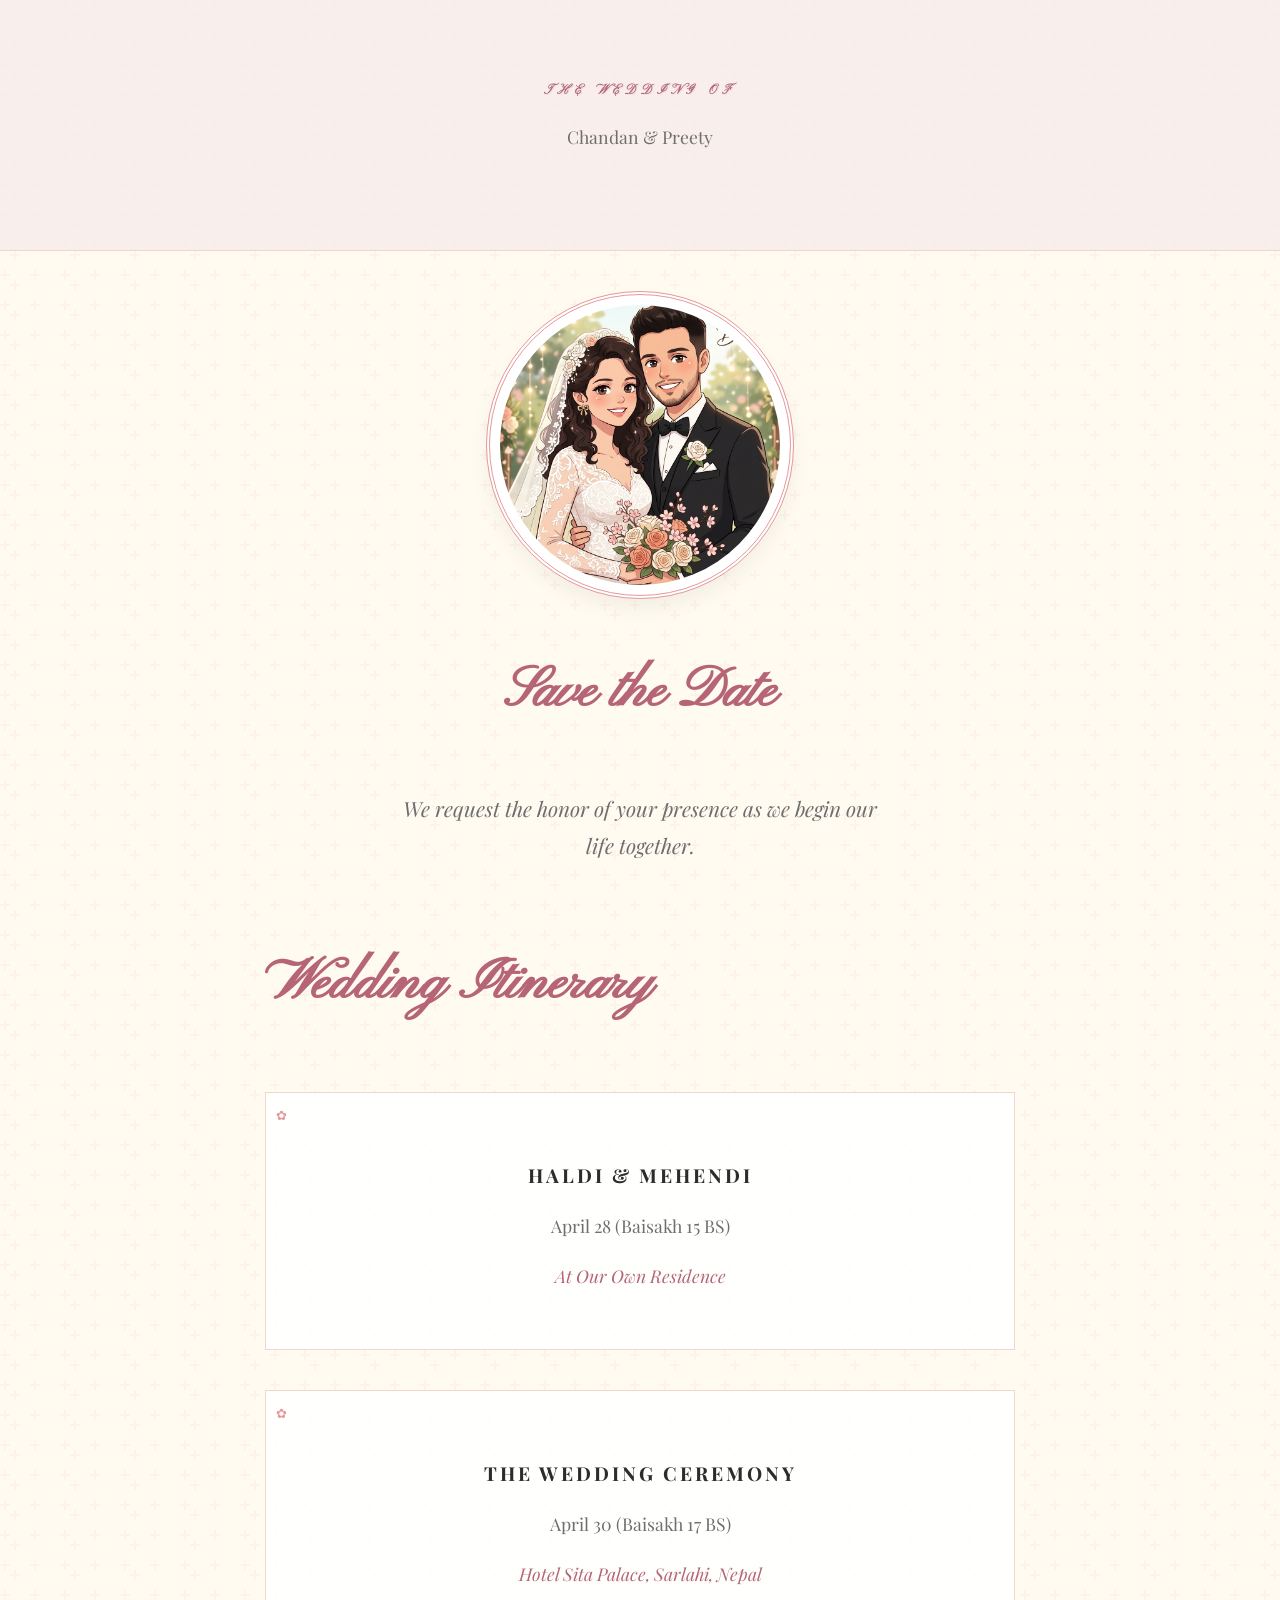
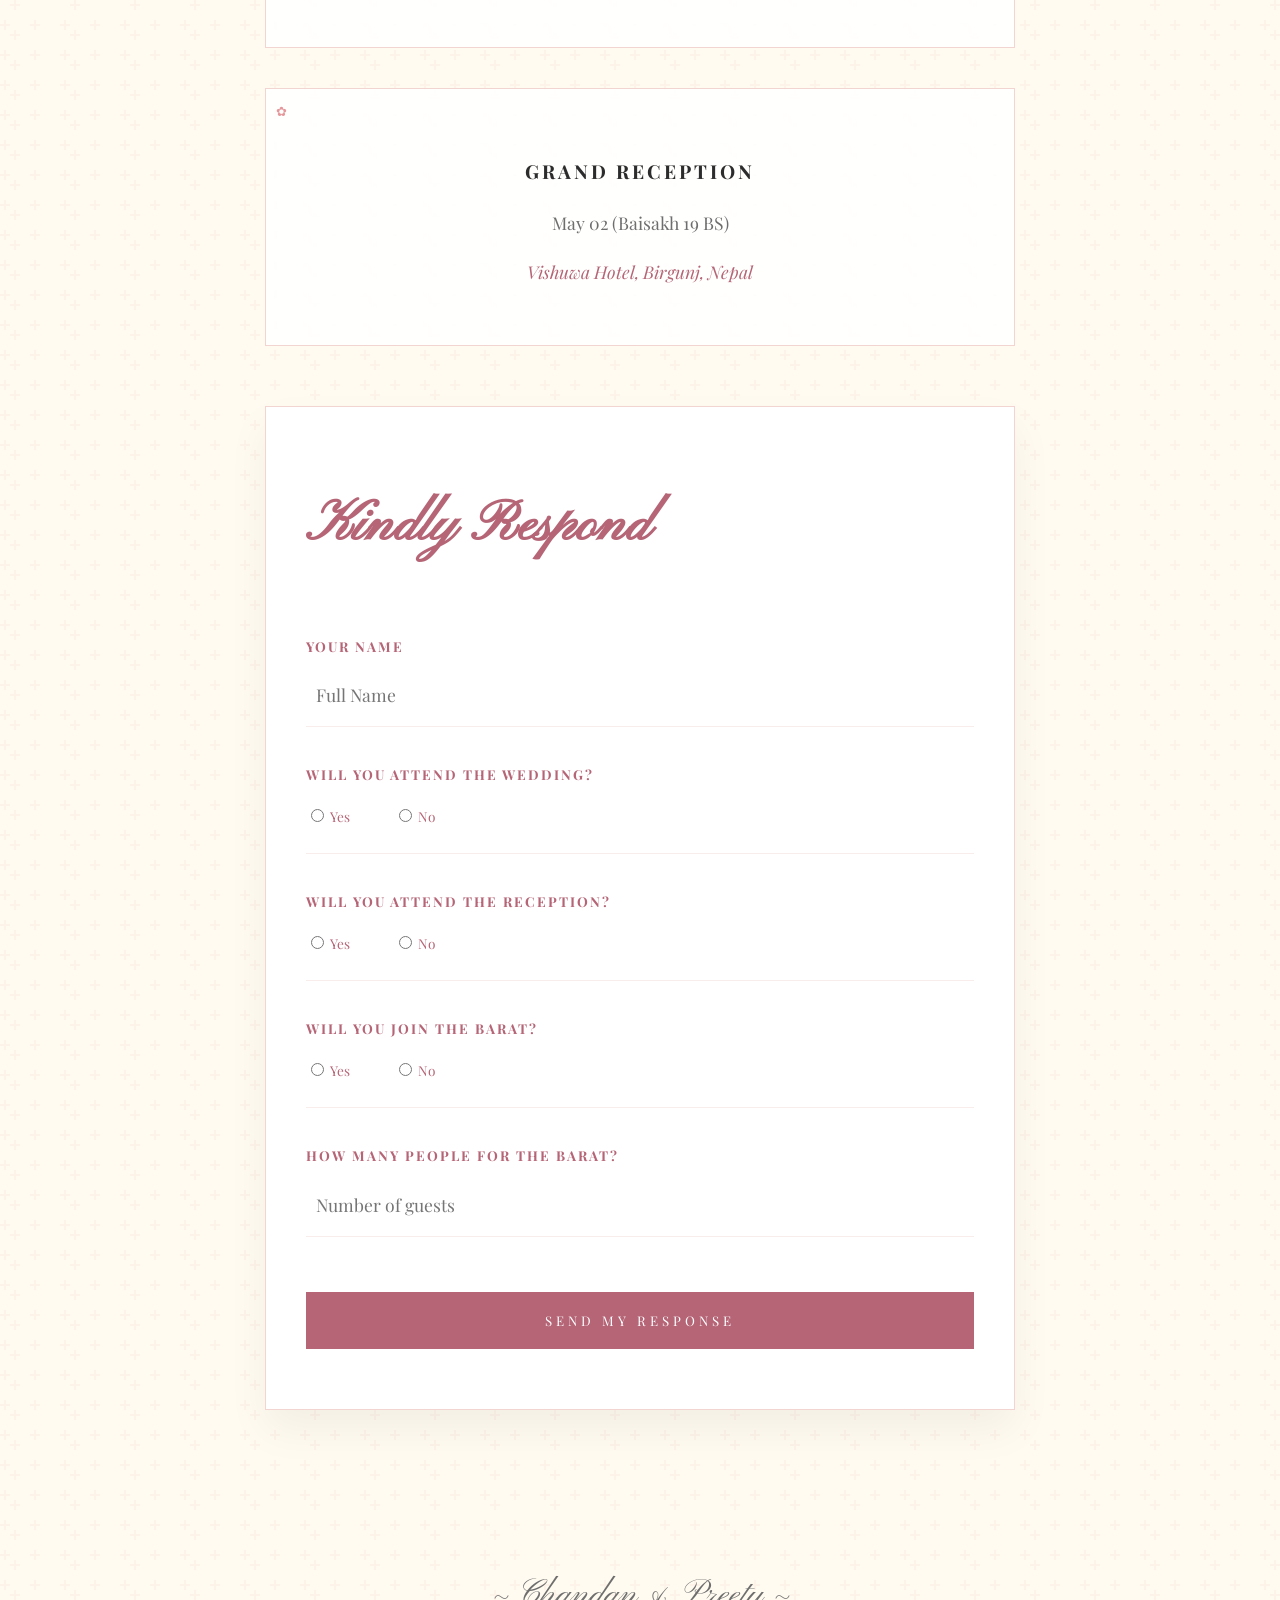
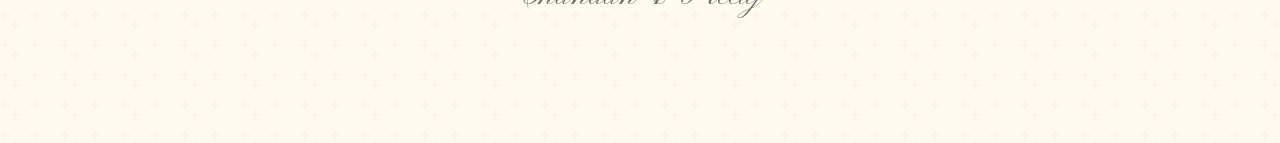
==== index.html @ 55a8da60 "updated" ====
<!DOCTYPE html>
<html lang="en">
<head>
    <meta charset="UTF-8">
    <meta name="viewport" content="width=device-width, initial-scale=1.0">
    <title>Chandan & Preety's Wedding</title>
    <link rel="stylesheet" href="style.css">
    <link href="https://fonts.googleapis.com/css2?family=Pinyon+Script&family=Playfair+Display:ital,wght@0,400;0,700;1,400&display=swap" rel="stylesheet">
</head>
<body>

    <header>
        <h1 class="top-label">The Wedding of</h1>
        <p class="names">Chandan & Preety</p>
    </header>

    <main class="container">
        <div class="hero">
            <img src="wedding-couple.png" alt="Chandan and Preety" class="couple-photo">
            <h2>Save the Date</h2>
            <p class="fancy-p">We request the honor of your presence as we begin our life together.</p>
        </div>

        <section class="events">
            <h3>Wedding Itinerary</h3>
            
            <div class="event-card">
                <h4>Haldi & Mehendi</h4>
                <p>April 28 (Baisakh 15 BS)</p>
                <p class="location">At Our Own Residence</p>
            </div>

            <div class="event-card">
                <h4>The Wedding Ceremony</h4>
                <p>April 30 (Baisakh 17 BS)</p>
                <p class="location">Hotel Sita Palace, Sarlahi, Nepal</p>
            </div>

            <div class="event-card">
                <h4>Grand Reception</h4>
                <p>May 02 (Baisakh 19 BS)</p>
                <p class="location">Vishuwa Hotel, Birgunj, Nepal</p>
            </div>
        </section>

        <section class="rsvp" id="rsvp">
            <h3>Kindly Respond</h3>
            
            <form id="weddingForm">
                <div class="form-group">
                    <label>Your Name</label>
                    <input type="text" name="name" placeholder="Full Name" required>
                </div>

                <div class="form-group">
                    <label>Will you attend the Wedding?</label>
                    <div class="radio-group">
                        <label><input type="radio" name="attendWedding" value="yes" required> Yes</label>
                        <label><input type="radio" name="attendWedding" value="no"> No</label>
                    </div>
                </div>

                <div class="form-group">
                    <label>Will you attend the Reception?</label>
                    <div class="radio-group">
                        <label><input type="radio" name="attendReception" value="yes" required> Yes</label>
                        <label><input type="radio" name="attendReception" value="no"> No</label>
                    </div>
                </div>

                <div class="form-group">
                    <label>Will you join the Barat?</label>
                    <div class="radio-group">
                        <label><input type="radio" name="attendBarat" value="yes"> Yes</label>
                        <label><input type="radio" name="attendBarat" value="no"> No</label>
                    </div>
                </div>

                <div class="form-group">
                    <label>How many people for the Barat?</label>
                    <input type="number" name="baratCount" min="0" max="10" placeholder="Number of guests">
                </div>

                <button type="submit" class="submit-btn">Send My Response</button>
            </form>
        </section>
    </main>

    <footer>
        <p>~ Chandan & Preety ~</p>
    </footer>

    <script src="script.js"></script>
</body>
</html>
---- style.css ----
:root {
    --cream-bg: #FFFBF0;
    --rose-accent: #E5989B;
    --deep-rose: #B56576;
    --dark-text: #2c2c2c;
    /* This is a subtle floral/lace SVG pattern */
    --pattern-url: url("data:image/svg+xml,%3Csvg width='60' height='60' viewBox='0 0 60 60' xmlns='http://www.w3.org/2000/svg'%3E%3Cg fill='none' fill-rule='evenodd'%3E%3Cg fill='%23e5989b' fill-opacity='0.08'%3E%3Cpath d='M36 34v-4h-2v4h-4v2h4v4h2v-4h4v-2h-4zM6 34v-4H4v4H0v2h4v4h2v-4h4v-2H6zM6 4v-4H4v4H0v2h4v4h2v-4h4v-2H6zm30 0v-4h-2v4h-4v2h4v4h2v-4h4v-2h-4zM16 14v-4h-2v4h-4v2h4v4h2v-4h4v-2h-4zm0 30v-4h-2v4h-4v2h4v4h2v-4h4v-2h-4z'/%3E%3C/g%3E%3C/g%3E%3C/svg%3E");
}

body {
    font-family: 'Playfair Display', serif;
    background-color: var(--cream-bg);
    background-image: var(--pattern-url); /* The Pattern */
    color: var(--dark-text);
    margin: 0;
    line-height: 1.8;
}

p { font-size: 1.1em; color: #6e6e6e; }

header {
    background-color: rgba(248, 237, 235, 0.9); /* Slight transparency to see pattern */
    text-align: center;
    padding: 80px 0;
    border-bottom: 1px solid #F2D5D0;
}

.top-label {
    text-transform: uppercase;
    letter-spacing: 6px;
    font-size: 0.8em;
    color: var(--deep-rose);
    margin-bottom: 10px;
}

h1 { 
    font-family: 'Pinyon Script', cursive;
    font-size: 5em; 
    margin: 0;
    color: var(--deep-rose);
    text-shadow: 1px 1px 1px rgba(0,0,0,0.05);
}

h2, h3 {
    font-family: 'Pinyon Script', cursive;
    font-size: 3.5em;
    color: var(--deep-rose);
    margin-top: 10px;
}

.container {
    max-width: 750px;
    margin: 0 auto;
    padding: 40px 20px;
}

.hero {
    text-align: center;
    padding-bottom: 60px;
}

.couple-photo {
    width: 280px;
    height: 280px;
    border-radius: 50%;
    border: 4px double var(--rose-accent);
    padding: 10px;
    background-color: white; /* Makes the photo pop from the pattern */
    object-fit: cover;
    margin-bottom: 25px;
    box-shadow: 0 10px 20px rgba(0,0,0,0.05);
}

.fancy-p {
    font-style: italic;
    font-size: 1.3em;
    max-width: 500px;
    margin: 0 auto;
}

/* Elegant Event Cards */
.event-card {
    background: rgba(255, 255, 255, 0.85); /* Frosty glass effect */
    backdrop-filter: blur(5px);
    padding: 40px;
    margin-bottom: 40px;
    border-radius: 0; /* Square for a more formal 'card' look */
    text-align: center;
    border: 1px solid #F2D5D0;
    position: relative;
}

/* Decorative Corner for the card */
.event-card::before {
    content: "✿";
    position: absolute;
    top: 10px;
    left: 10px;
    color: var(--rose-accent);
    font-size: 0.8em;
}

.event-card h4 {
    text-transform: uppercase;
    letter-spacing: 3px;
    font-size: 1.2em;
    margin-bottom: 10px;
    color: var(--dark-text);
}

.location {
    font-style: italic;
    color: var(--deep-rose);
    margin-top: 5px;
}

/* Formal RSVP Section */
.rsvp {
    background: white;
    padding: 60px 40px;
    border: 1px solid #F2D5D0;
    margin-top: 60px;
    box-shadow: 0 20px 40px rgba(0,0,0,0.05);
}

.form-group {
    margin-bottom: 35px;
    border-bottom: 1px solid #F8EDEB;
    padding-bottom: 10px;
}

label {
    display: block;
    font-weight: 700;
    margin-bottom: 15px;
    font-size: 0.85em;
    text-transform: uppercase;
    letter-spacing: 2px;
    color: var(--deep-rose);
}

input[type="text"], input[type="email"], input[type="number"] {
    width: 100%;
    padding: 10px;
    border: none;
    background: transparent;
    font-family: 'Playfair Display', serif;
    font-size: 1.1em;
    outline: none;
}

.radio-group label {
    display: inline-block;
    font-weight: 400;
    margin-right: 40px;
    text-transform: none;
    letter-spacing: 0;
    cursor: pointer;
}

.submit-btn {
    background-color: var(--deep-rose);
    color: white;
    padding: 20px 60px;
    border: none;
    font-family: 'Playfair Display', serif;
    text-transform: uppercase;
    letter-spacing: 4px;
    cursor: pointer;
    transition: 0.5s;
    margin-top: 20px;
    width: 100%;
}

.submit-btn:hover {
    background-color: var(--dark-text);
    letter-spacing: 6px;
}

footer {
    padding: 80px 0;
    text-align: center;
    font-size: 2em;
    font-family: 'Pinyon Script', cursive;
    color: var(--deep-rose);
}

/* Mobile Fixes */
@media (max-width: 600px) {
    h1 { font-size: 3.5em; }
    .couple-photo { width: 200px; height: 200px; }
    .rsvp { padding: 30px 20px; }
}
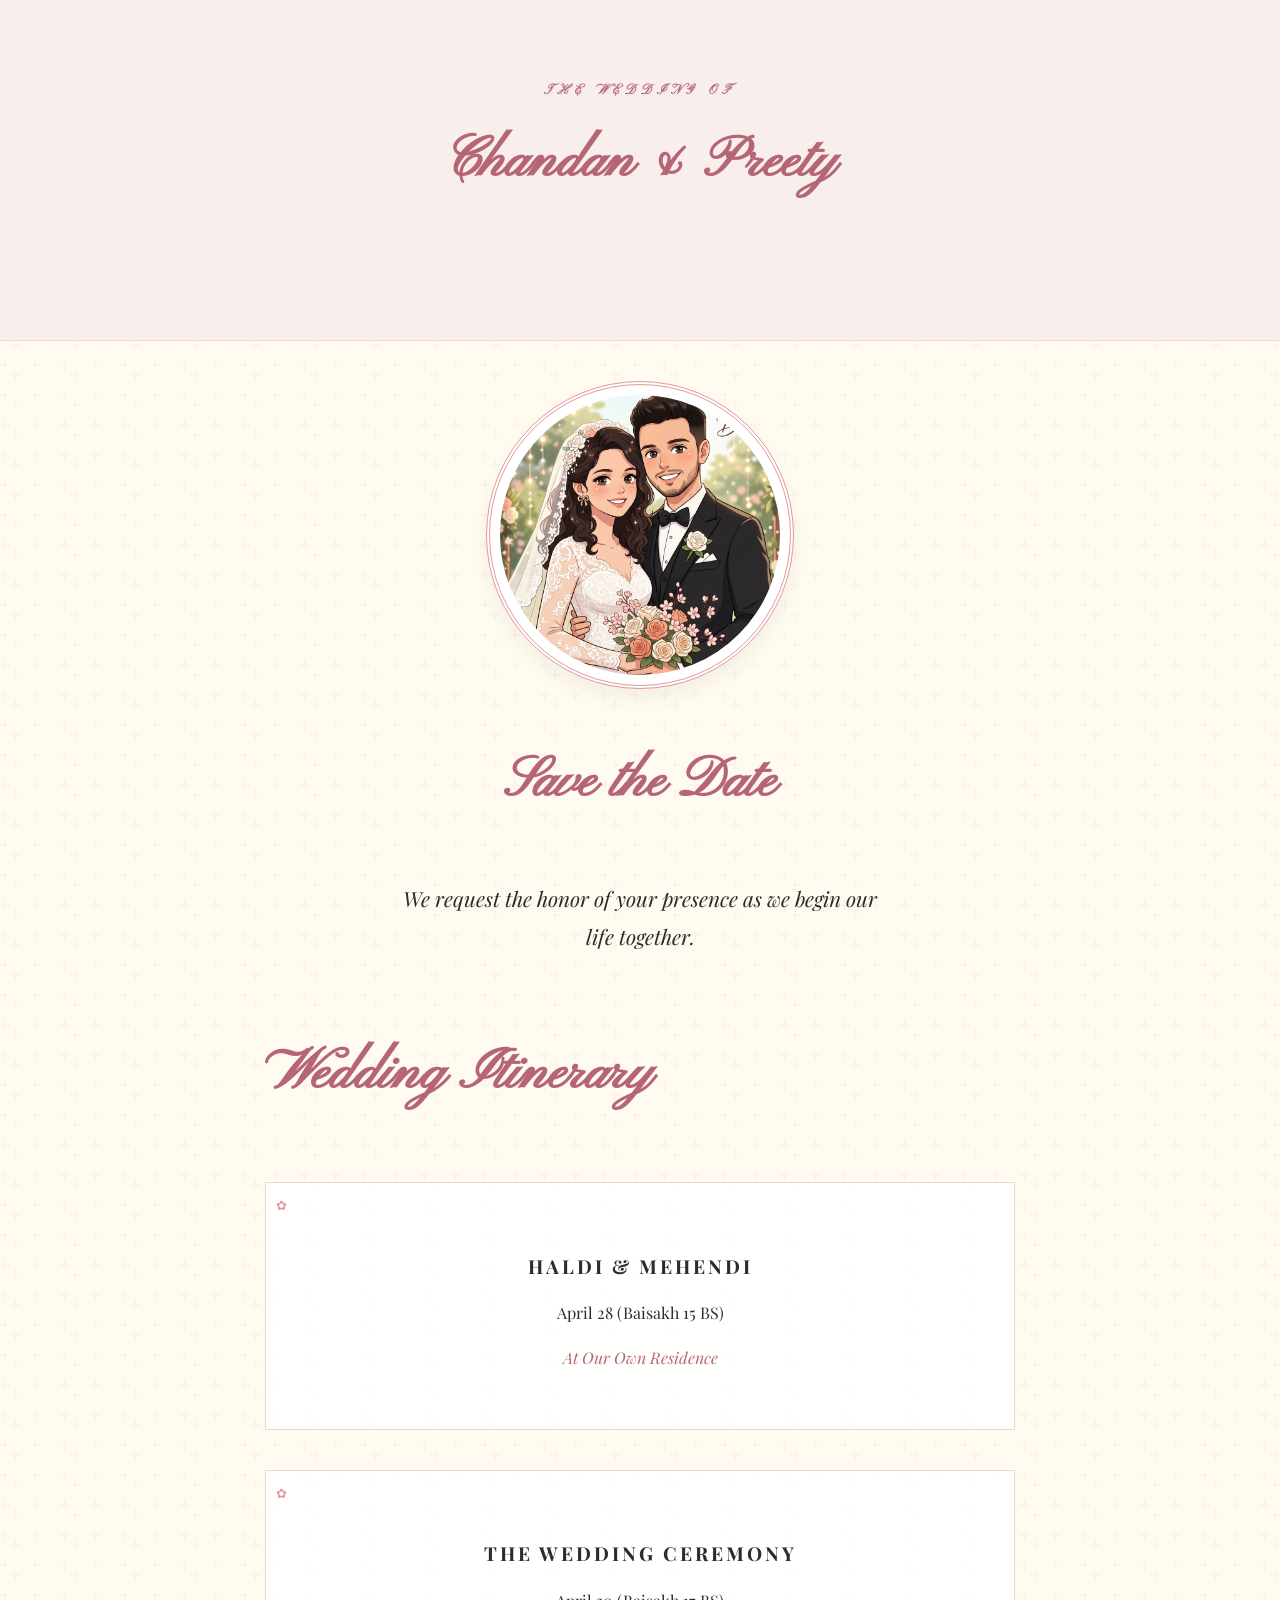
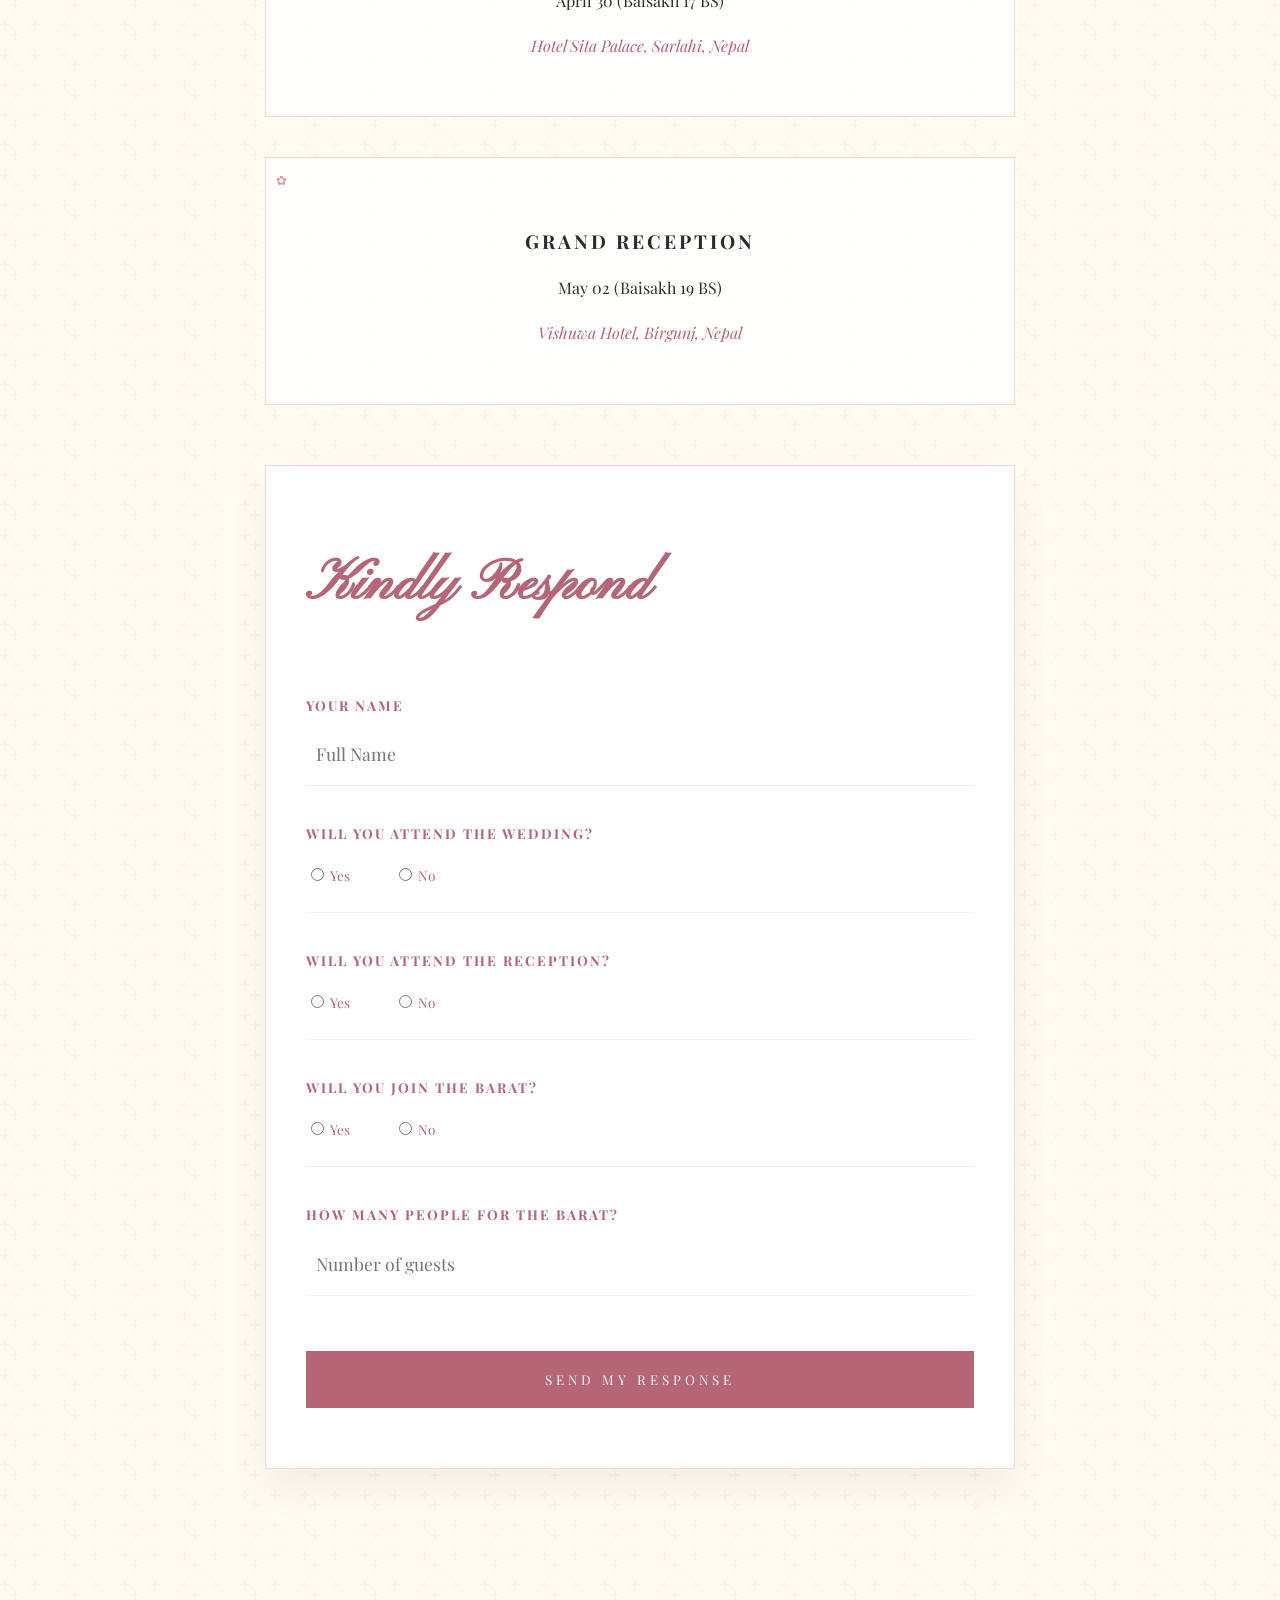
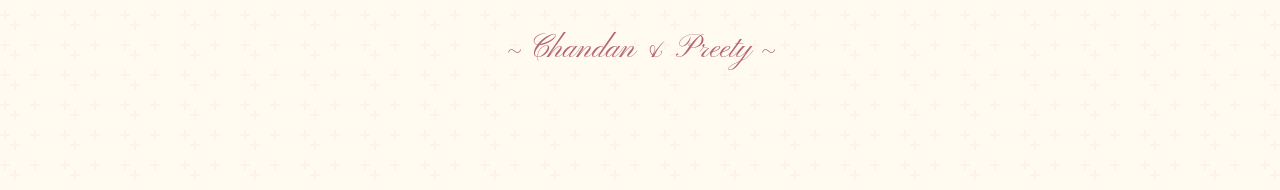
==== commit 41a8d81a: "updated" ====
--- a/index.html
+++ b/index.html
@@ -11,7 +11,7 @@
 
     <header>
         <h1 class="top-label">The Wedding of</h1>
-        <p class="names">Chandan & Preety</p>
+        <h2 class="names">Chandan & Preety</h2>
     </header>
 
     <main class="container">
--- a/style.css
+++ b/style.css
@@ -15,8 +15,6 @@
     margin: 0;
     line-height: 1.8;
 }
-
-p { font-size: 1.1em; color: #6e6e6e; }
 
 header {
     background-color: rgba(248, 237, 235, 0.9); /* Slight transparency to see pattern */
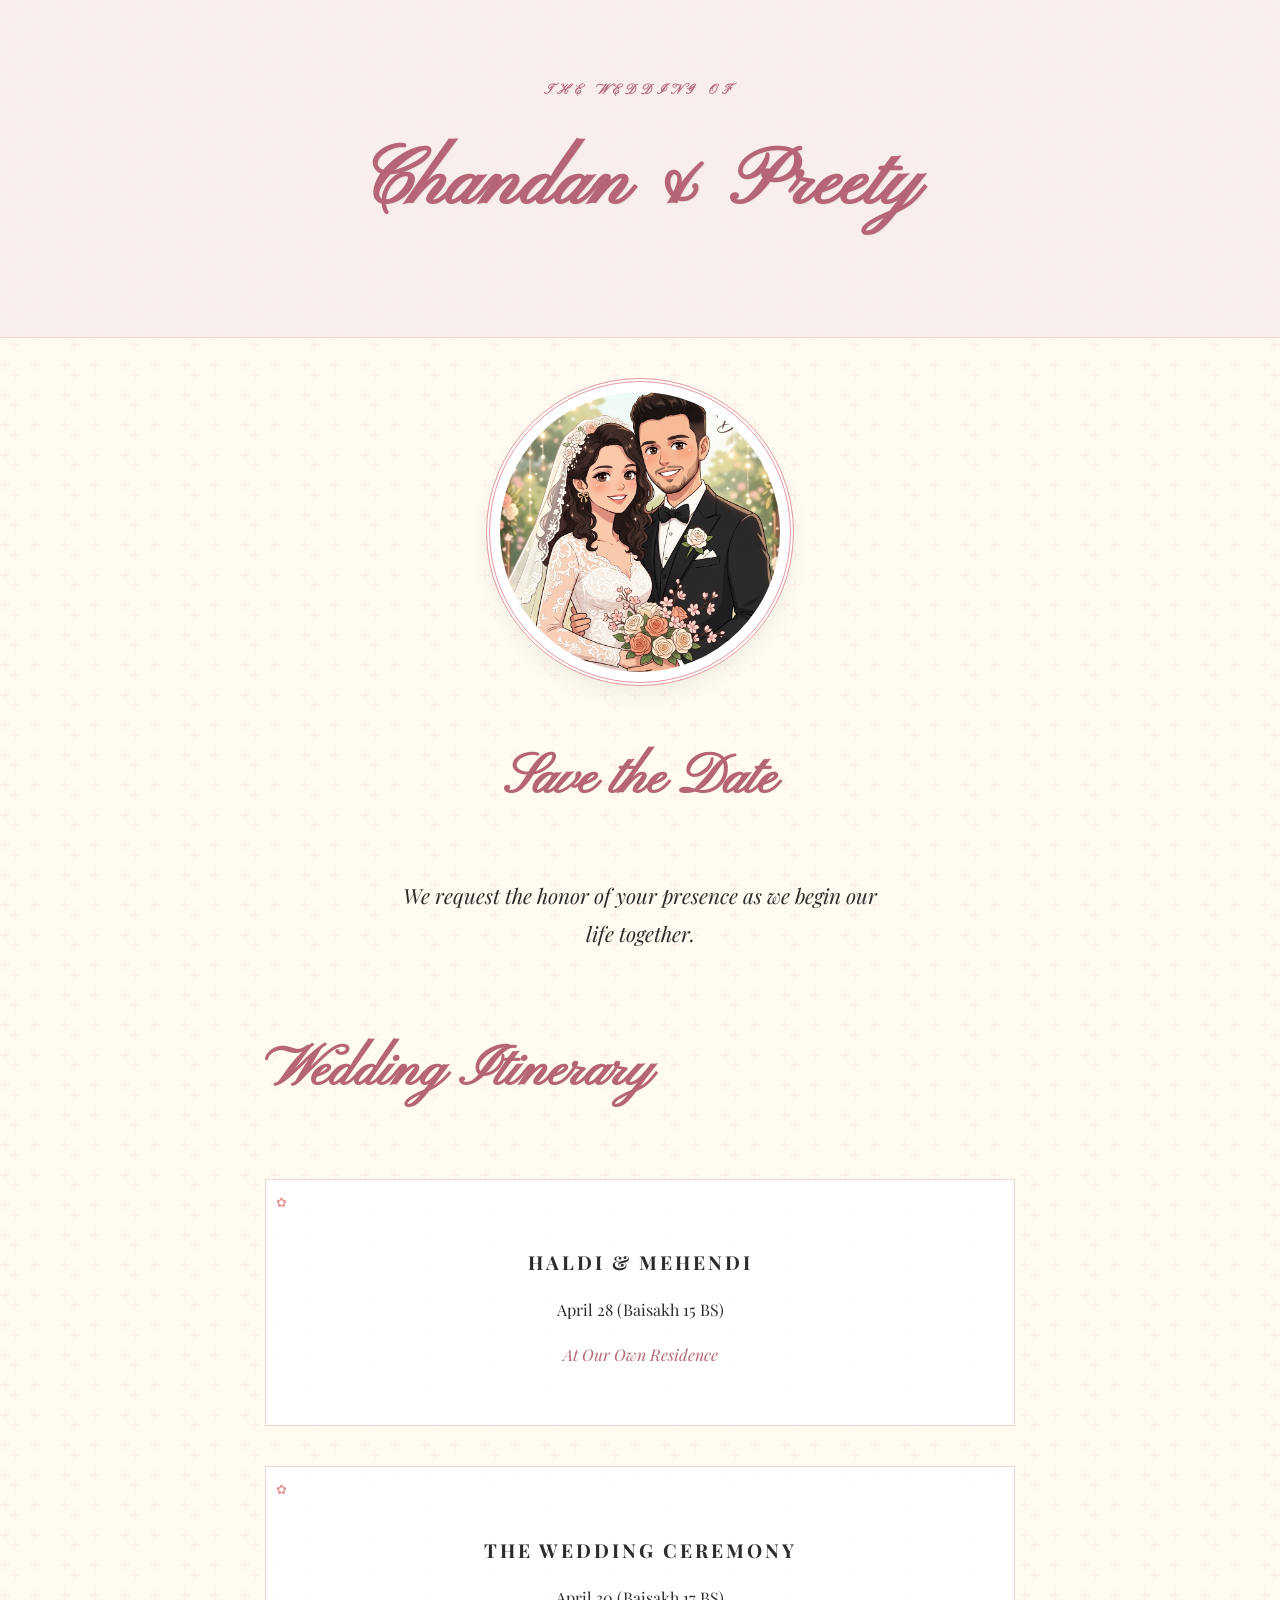
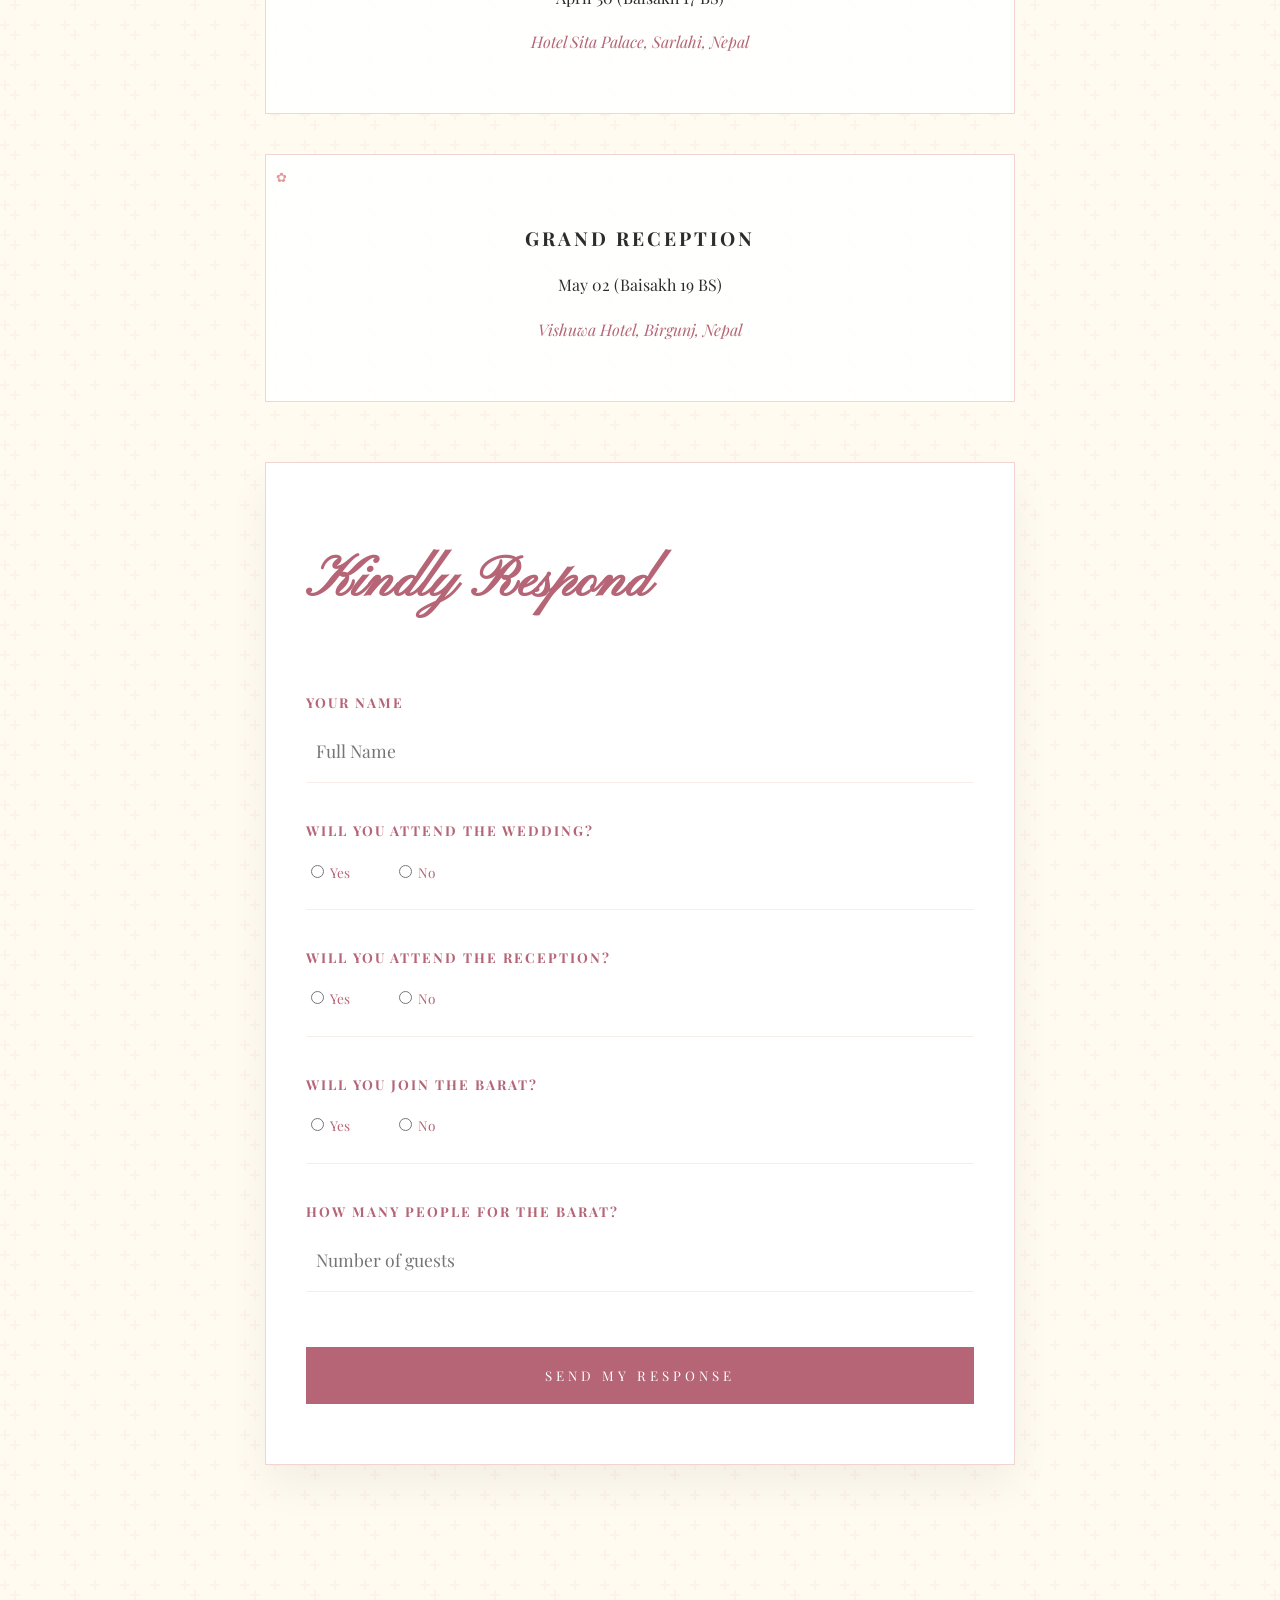
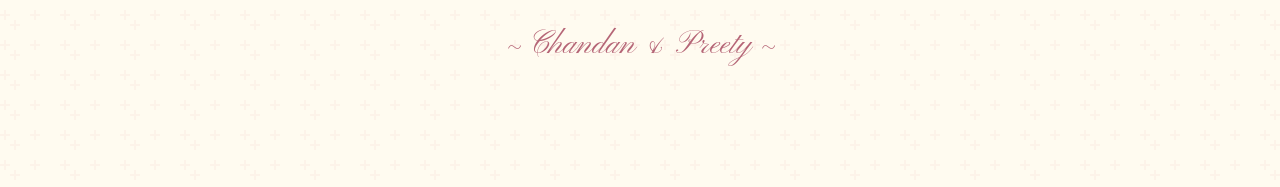
==== commit 6607b093: "updated" ====
--- a/index.html
+++ b/index.html
@@ -11,7 +11,7 @@
 
     <header>
         <h1 class="top-label">The Wedding of</h1>
-        <h2 class="names">Chandan & Preety</h2>
+        <h1>Chandan & Preety</h1>
     </header>
 
     <main class="container">
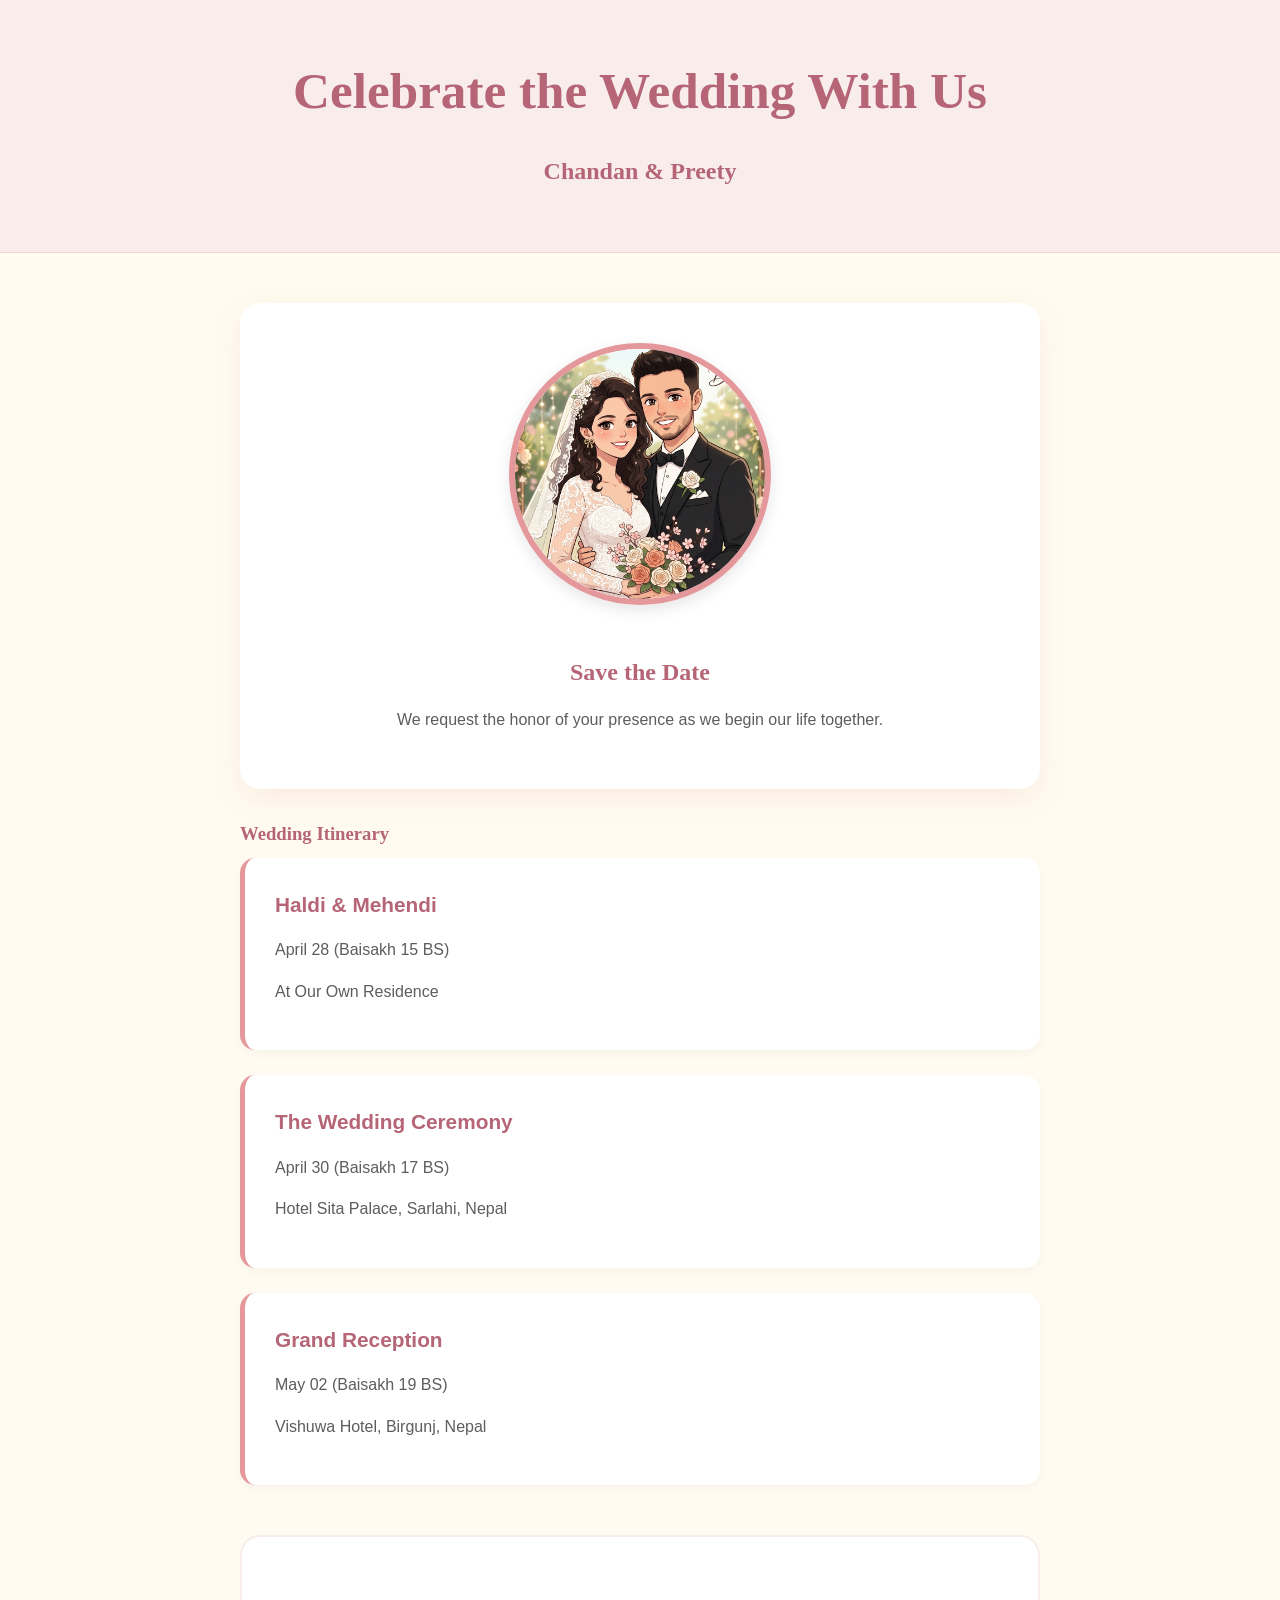
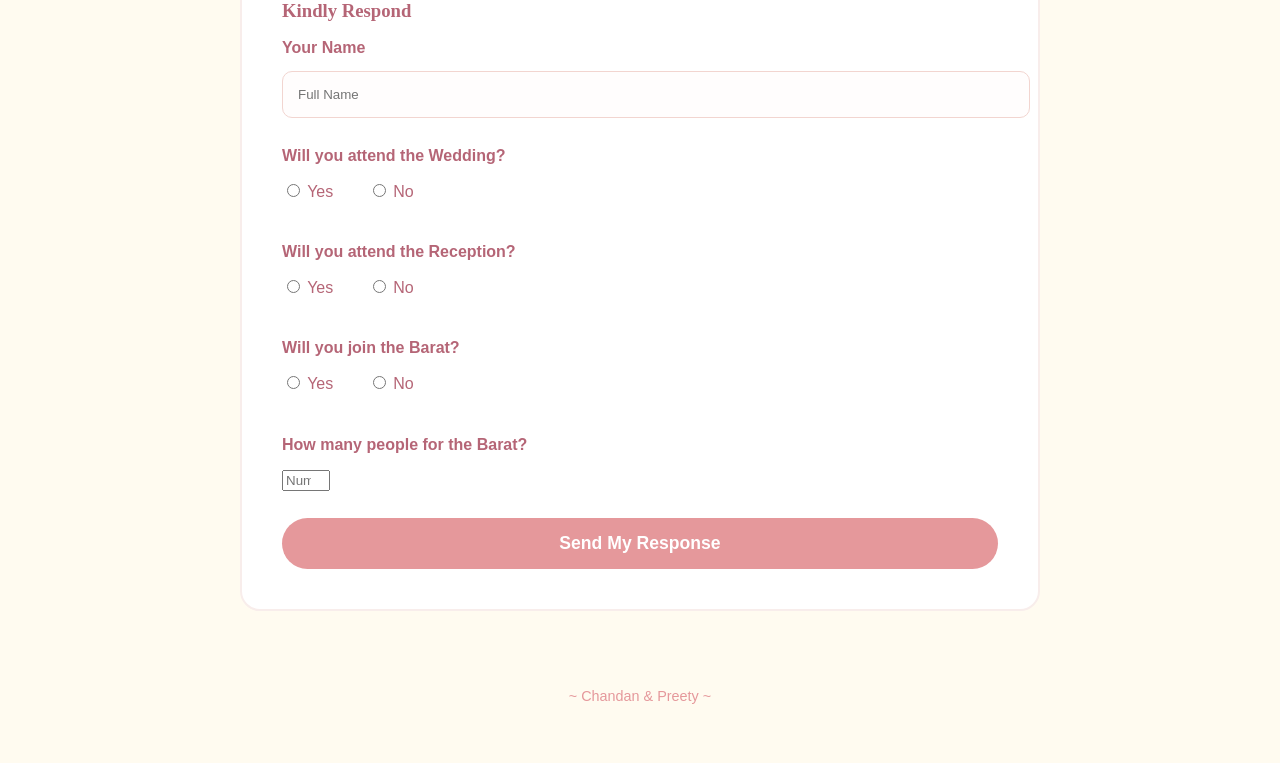
==== commit 4778a611: "final design" ====
--- a/index.html
+++ b/index.html
@@ -10,8 +10,8 @@
 <body>
 
     <header>
-        <h1 class="top-label">The Wedding of</h1>
-        <h1>Chandan & Preety</h1>
+        <h1>Celebrate the Wedding With Us</h1>
+        <h2>Chandan & Preety</h2>
     </header>
 
     <main class="container">
--- a/style.css
+++ b/style.css
@@ -1,191 +1,139 @@
+/* Color Palette: Cream, Rose, and Dusty Mauve */
 :root {
     --cream-bg: #FFFBF0;
     --rose-accent: #E5989B;
     --deep-rose: #B56576;
-    --dark-text: #2c2c2c;
-    /* This is a subtle floral/lace SVG pattern */
-    --pattern-url: url("data:image/svg+xml,%3Csvg width='60' height='60' viewBox='0 0 60 60' xmlns='http://www.w3.org/2000/svg'%3E%3Cg fill='none' fill-rule='evenodd'%3E%3Cg fill='%23e5989b' fill-opacity='0.08'%3E%3Cpath d='M36 34v-4h-2v4h-4v2h4v4h2v-4h4v-2h-4zM6 34v-4H4v4H0v2h4v4h2v-4h4v-2H6zM6 4v-4H4v4H0v2h4v4h2v-4h4v-2H6zm30 0v-4h-2v4h-4v2h4v4h2v-4h4v-2h-4zM16 14v-4h-2v4h-4v2h4v4h2v-4h4v-2h-4zm0 30v-4h-2v4h-4v2h4v4h2v-4h4v-2h-4z'/%3E%3C/g%3E%3C/g%3E%3C/svg%3E");
+    --text-gray: #5D5D5D;
 }
 
 body {
-    font-family: 'Playfair Display', serif;
+    font-family: 'Open Sans', sans-serif;
     background-color: var(--cream-bg);
-    background-image: var(--pattern-url); /* The Pattern */
-    color: var(--dark-text);
+    color: var(--text-gray);
     margin: 0;
-    line-height: 1.8;
+    line-height: 1.6;
 }
 
 header {
-    background-color: rgba(248, 237, 235, 0.9); /* Slight transparency to see pattern */
+    background-color: #F8EDEB; /* Very soft rose-white */
     text-align: center;
-    padding: 80px 0;
+    padding: 50px 0;
     border-bottom: 1px solid #F2D5D0;
 }
 
-.top-label {
-    text-transform: uppercase;
-    letter-spacing: 6px;
-    font-size: 0.8em;
+h1, h2, h3, h4 {
+    font-family: 'Great Vibes', cursive;
     color: var(--deep-rose);
-    margin-bottom: 10px;
+    margin-bottom: 0.5em;
 }
 
-h1 { 
-    font-family: 'Pinyon Script', cursive;
-    font-size: 5em; 
-    margin: 0;
-    color: var(--deep-rose);
-    text-shadow: 1px 1px 1px rgba(0,0,0,0.05);
+h1 { font-size: 3.2em; margin: 0; }
+.names { font-size: 2.2em; color: var(--rose-accent); }
+
+.container {
+    max-width: 800px;
+    margin: 0 auto;
+    padding: 20px;
 }
 
-h2, h3 {
-    font-family: 'Pinyon Script', cursive;
-    font-size: 3.5em;
-    color: var(--deep-rose);
-    margin-top: 10px;
-}
-
-.container {
-    max-width: 750px;
-    margin: 0 auto;
-    padding: 40px 20px;
-}
-
+/* Hero Section */
 .hero {
     text-align: center;
-    padding-bottom: 60px;
+    background-color: #ffffff;
+    padding: 40px;
+    margin: 30px 0;
+    border-radius: 20px;
+    box-shadow: 0 10px 30px rgba(229, 152, 155, 0.15); /* Tinted shadow */
 }
 
 .couple-photo {
-    width: 280px;
-    height: 280px;
+    width: 250px;
+    height: 250px;
     border-radius: 50%;
-    border: 4px double var(--rose-accent);
-    padding: 10px;
-    background-color: white; /* Makes the photo pop from the pattern */
+    border: 6px solid var(--rose-accent);
     object-fit: cover;
-    margin-bottom: 25px;
-    box-shadow: 0 10px 20px rgba(0,0,0,0.05);
+    box-shadow: 0 5px 15px rgba(0,0,0,0.1);
+    margin-bottom: 20px;
 }
 
-.fancy-p {
-    font-style: italic;
-    font-size: 1.3em;
-    max-width: 500px;
-    margin: 0 auto;
-}
-
-/* Elegant Event Cards */
+/* Event Cards */
 .event-card {
-    background: rgba(255, 255, 255, 0.85); /* Frosty glass effect */
-    backdrop-filter: blur(5px);
-    padding: 40px;
-    margin-bottom: 40px;
-    border-radius: 0; /* Square for a more formal 'card' look */
-    text-align: center;
-    border: 1px solid #F2D5D0;
-    position: relative;
-}
-
-/* Decorative Corner for the card */
-.event-card::before {
-    content: "✿";
-    position: absolute;
-    top: 10px;
-    left: 10px;
-    color: var(--rose-accent);
-    font-size: 0.8em;
+    background-color: white;
+    padding: 30px;
+    margin-bottom: 25px;
+    border-radius: 15px;
+    border-left: 5px solid var(--rose-accent);
+    box-shadow: 0 4px 10px rgba(0,0,0,0.03);
 }
 
 .event-card h4 {
-    text-transform: uppercase;
-    letter-spacing: 3px;
-    font-size: 1.2em;
-    margin-bottom: 10px;
-    color: var(--dark-text);
+    font-family: 'Open Sans', sans-serif;
+    font-weight: bold;
+    font-size: 1.3em;
+    color: var(--deep-rose);
+    margin-top: 0;
 }
 
-.location {
-    font-style: italic;
-    color: var(--deep-rose);
-    margin-top: 5px;
+/* RSVP Form */
+.rsvp {
+    background-color: white;
+    padding: 40px;
+    border-radius: 20px;
+    border: 2px solid #F8EDEB;
+    margin-top: 50px;
 }
 
-/* Formal RSVP Section */
-.rsvp {
-    background: white;
-    padding: 60px 40px;
-    border: 1px solid #F2D5D0;
-    margin-top: 60px;
-    box-shadow: 0 20px 40px rgba(0,0,0,0.05);
-}
-
-.form-group {
-    margin-bottom: 35px;
-    border-bottom: 1px solid #F8EDEB;
-    padding-bottom: 10px;
-}
+.form-group { margin-bottom: 25px; }
 
 label {
     display: block;
-    font-weight: 700;
-    margin-bottom: 15px;
-    font-size: 0.85em;
-    text-transform: uppercase;
-    letter-spacing: 2px;
+    font-weight: bold;
+    margin-bottom: 10px;
     color: var(--deep-rose);
 }
 
-input[type="text"], input[type="email"], input[type="number"] {
+input[type="text"], input[type="email"] {
     width: 100%;
-    padding: 10px;
-    border: none;
-    background: transparent;
-    font-family: 'Playfair Display', serif;
-    font-size: 1.1em;
-    outline: none;
+    padding: 15px;
+    border: 1px solid #F2D5D0;
+    border-radius: 10px;
+    background-color: #FFFDFD;
 }
 
 .radio-group label {
     display: inline-block;
-    font-weight: 400;
-    margin-right: 40px;
-    text-transform: none;
-    letter-spacing: 0;
+    font-weight: normal;
+    margin-right: 30px;
     cursor: pointer;
 }
 
 .submit-btn {
-    background-color: var(--deep-rose);
+    background-color: var(--rose-accent);
     color: white;
-    padding: 20px 60px;
     border: none;
-    font-family: 'Playfair Display', serif;
-    text-transform: uppercase;
-    letter-spacing: 4px;
+    padding: 15px 40px;
+    border-radius: 50px;
+    font-size: 1.1em;
+    font-weight: bold;
     cursor: pointer;
-    transition: 0.5s;
-    margin-top: 20px;
+    transition: all 0.3s ease;
     width: 100%;
 }
 
 .submit-btn:hover {
-    background-color: var(--dark-text);
-    letter-spacing: 6px;
+    background-color: var(--deep-rose);
+    transform: translateY(-2px);
 }
 
 footer {
-    padding: 80px 0;
     text-align: center;
-    font-size: 2em;
-    font-family: 'Pinyon Script', cursive;
-    color: var(--deep-rose);
+    padding: 40px 0;
+    color: var(--rose-accent);
+    font-size: 0.9em;
 }
 
-/* Mobile Fixes */
+/* Mobile adjustments */
 @media (max-width: 600px) {
-    h1 { font-size: 3.5em; }
-    .couple-photo { width: 200px; height: 200px; }
-    .rsvp { padding: 30px 20px; }
+    h1 { font-size: 2.5em; }
+    .couple-photo { width: 180px; height: 180px; }
 }
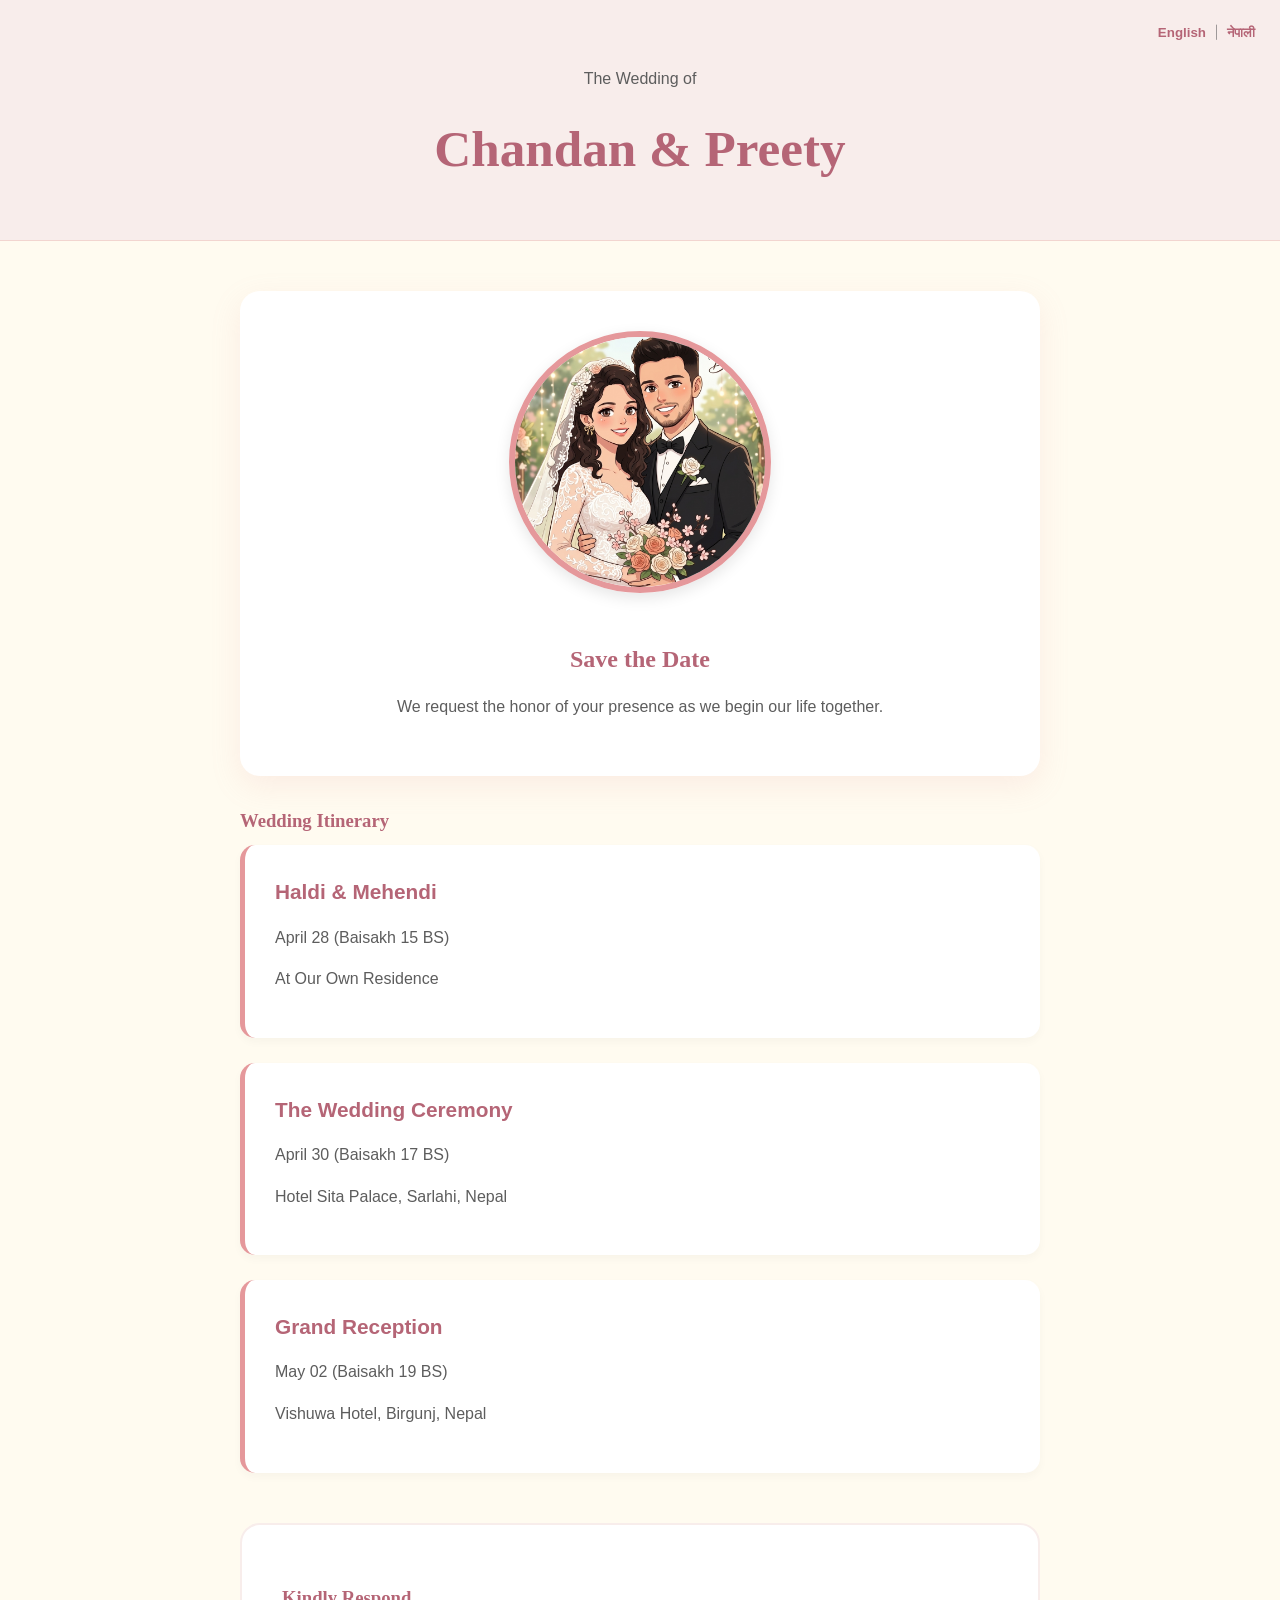
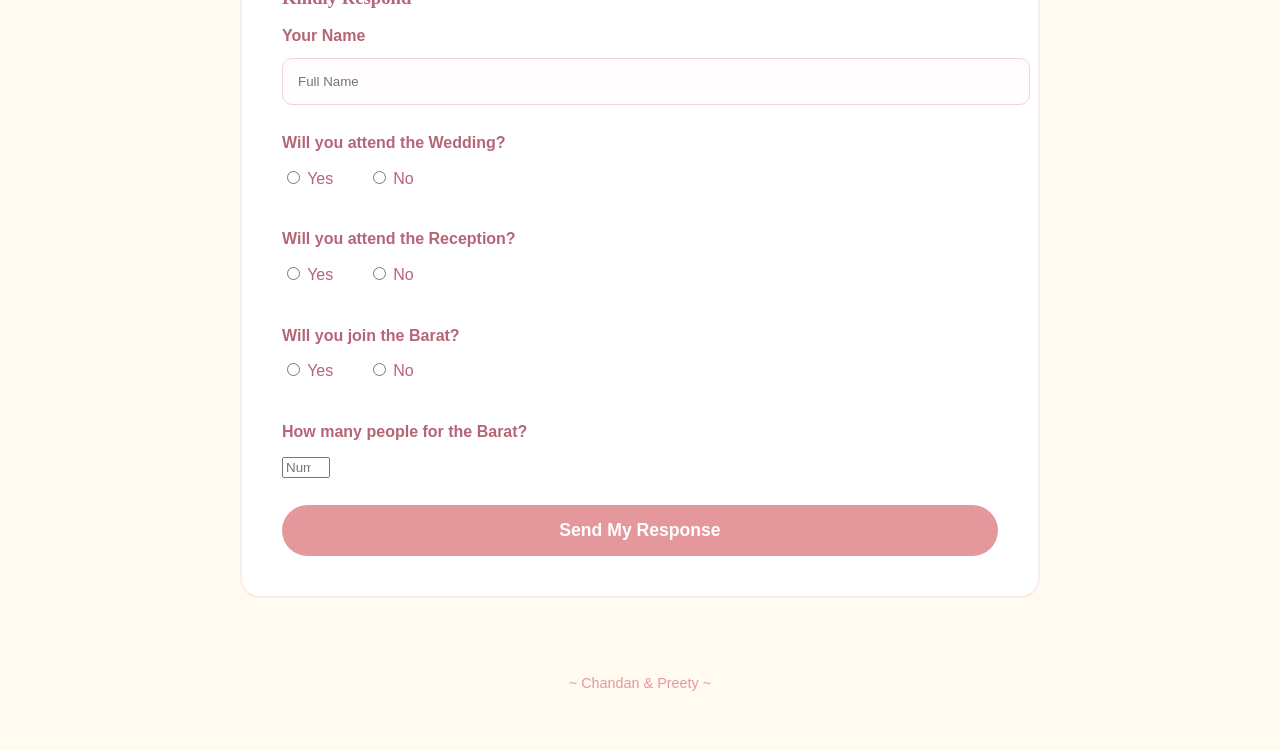
==== commit 3c1e1828: "supprot for language" ====
--- a/index.html
+++ b/index.html
@@ -9,79 +9,83 @@
 </head>
 <body>
 
+    <div class="lang-switch">
+        <button onclick="changeLanguage('en')">English</button> | 
+        <button onclick="changeLanguage('ne')">नेपाली</button>
+    </div>
+
     <header>
-        <h1>Celebrate the Wedding With Us</h1>
-        <h2>Chandan & Preety</h2>
+        <p class="top-label" id="topLabel">The Wedding of</p>
+        <h1 class="fancy-gold">Chandan & Preety</h1>
     </header>
 
     <main class="container">
         <div class="hero">
             <img src="wedding-couple.png" alt="Chandan and Preety" class="couple-photo">
-            <h2>Save the Date</h2>
-            <p class="fancy-p">We request the honor of your presence as we begin our life together.</p>
+            <h2 id="heroTitle">Save the Date</h2>
+            <p class="fancy-p" id="heroDesc">We request the honor of your presence as we begin our life together.</p>
         </div>
 
         <section class="events">
-            <h3>Wedding Itinerary</h3>
+            <h3 id="itineraryTitle">Wedding Itinerary</h3>
             
             <div class="event-card">
-                <h4>Haldi & Mehendi</h4>
-                <p>April 28 (Baisakh 15 BS)</p>
-                <p class="location">At Our Own Residence</p>
+                <h4 id="event1Title">Haldi & Mehendi</h4>
+                <p id="event1Date">April 28 (Baisakh 15 BS)</p>
+                <p class="location" id="event1Loc">At Our Own Residence</p>
             </div>
 
             <div class="event-card">
-                <h4>The Wedding Ceremony</h4>
-                <p>April 30 (Baisakh 17 BS)</p>
-                <p class="location">Hotel Sita Palace, Sarlahi, Nepal</p>
+                <h4 id="event2Title">The Wedding Ceremony</h4>
+                <p id="event2Date">April 30 (Baisakh 17 BS)</p>
+                <p class="location" id="event2Loc">Hotel Sita Palace, Sarlahi, Nepal</p>
             </div>
 
             <div class="event-card">
-                <h4>Grand Reception</h4>
-                <p>May 02 (Baisakh 19 BS)</p>
-                <p class="location">Vishuwa Hotel, Birgunj, Nepal</p>
+                <h4 id="event3Title">Grand Reception</h4>
+                <p id="event3Date">May 02 (Baisakh 19 BS)</p>
+                <p class="location" id="event3Loc">Vishuwa Hotel, Birgunj, Nepal</p>
             </div>
         </section>
 
         <section class="rsvp" id="rsvp">
-            <h3>Kindly Respond</h3>
-            
+            <h3 id="rsvpTitle">Kindly Respond</h3>
             <form id="weddingForm">
                 <div class="form-group">
-                    <label>Your Name</label>
-                    <input type="text" name="name" placeholder="Full Name" required>
+                    <label id="labelName">Your Name</label>
+                    <input type="text" name="name" id="inputName" placeholder="Full Name" required>
                 </div>
 
                 <div class="form-group">
-                    <label>Will you attend the Wedding?</label>
+                    <label id="labelWedding">Will you attend the Wedding?</label>
                     <div class="radio-group">
-                        <label><input type="radio" name="attendWedding" value="yes" required> Yes</label>
-                        <label><input type="radio" name="attendWedding" value="no"> No</label>
+                        <label><input type="radio" name="attendWedding" value="yes" required> <span id="optYes1">Yes</span></label>
+                        <label><input type="radio" name="attendWedding" value="no"> <span id="optNo1">No</span></label>
                     </div>
                 </div>
 
                 <div class="form-group">
-                    <label>Will you attend the Reception?</label>
+                    <label id="labelReception">Will you attend the Reception?</label>
                     <div class="radio-group">
-                        <label><input type="radio" name="attendReception" value="yes" required> Yes</label>
-                        <label><input type="radio" name="attendReception" value="no"> No</label>
+                        <label><input type="radio" name="attendReception" value="yes" required> <span id="optYes2">Yes</span></label>
+                        <label><input type="radio" name="attendReception" value="no"> <span id="optNo2">No</span></label>
                     </div>
                 </div>
 
                 <div class="form-group">
-                    <label>Will you join the Barat?</label>
+                    <label id="labelBarat">Will you join the Barat?</label>
                     <div class="radio-group">
-                        <label><input type="radio" name="attendBarat" value="yes"> Yes</label>
-                        <label><input type="radio" name="attendBarat" value="no"> No</label>
+                        <label><input type="radio" name="attendBarat" value="yes"> <span id="optYes3">Yes</span></label>
+                        <label><input type="radio" name="attendBarat" value="no"> <span id="optNo3">No</span></label>
                     </div>
                 </div>
 
                 <div class="form-group">
-                    <label>How many people for the Barat?</label>
-                    <input type="number" name="baratCount" min="0" max="10" placeholder="Number of guests">
+                    <label id="labelBaratCount">How many people for the Barat?</label>
+                    <input type="number" name="baratCount" id="inputCount" min="0" max="10" placeholder="Number of guests">
                 </div>
 
-                <button type="submit" class="submit-btn">Send My Response</button>
+                <button type="submit" class="submit-btn" id="submitBtn">Send My Response</button>
             </form>
         </section>
     </main>
--- a/style.css
+++ b/style.css
@@ -1,4 +1,32 @@
 /* Color Palette: Cream, Rose, and Dusty Mauve */
+/* Language Switcher Styling */
+.lang-switch {
+    position: absolute;
+    top: 20px;
+    right: 20px;
+    font-family: 'Playfair Display', serif;
+    font-size: 0.9rem;
+    z-index: 1000;
+}
+
+.lang-switch button {
+    background: none;
+    border: none;
+    color: #B56576;
+    cursor: pointer;
+    font-weight: bold;
+    padding: 5px;
+}
+
+.lang-switch button:hover {
+    text-decoration: underline;
+}
+
+/* Ensure Nepali text looks good */
+[lang="ne"] {
+    line-height: 1.6;
+}
+
 :root {
     --cream-bg: #FFFBF0;
     --rose-accent: #E5989B;
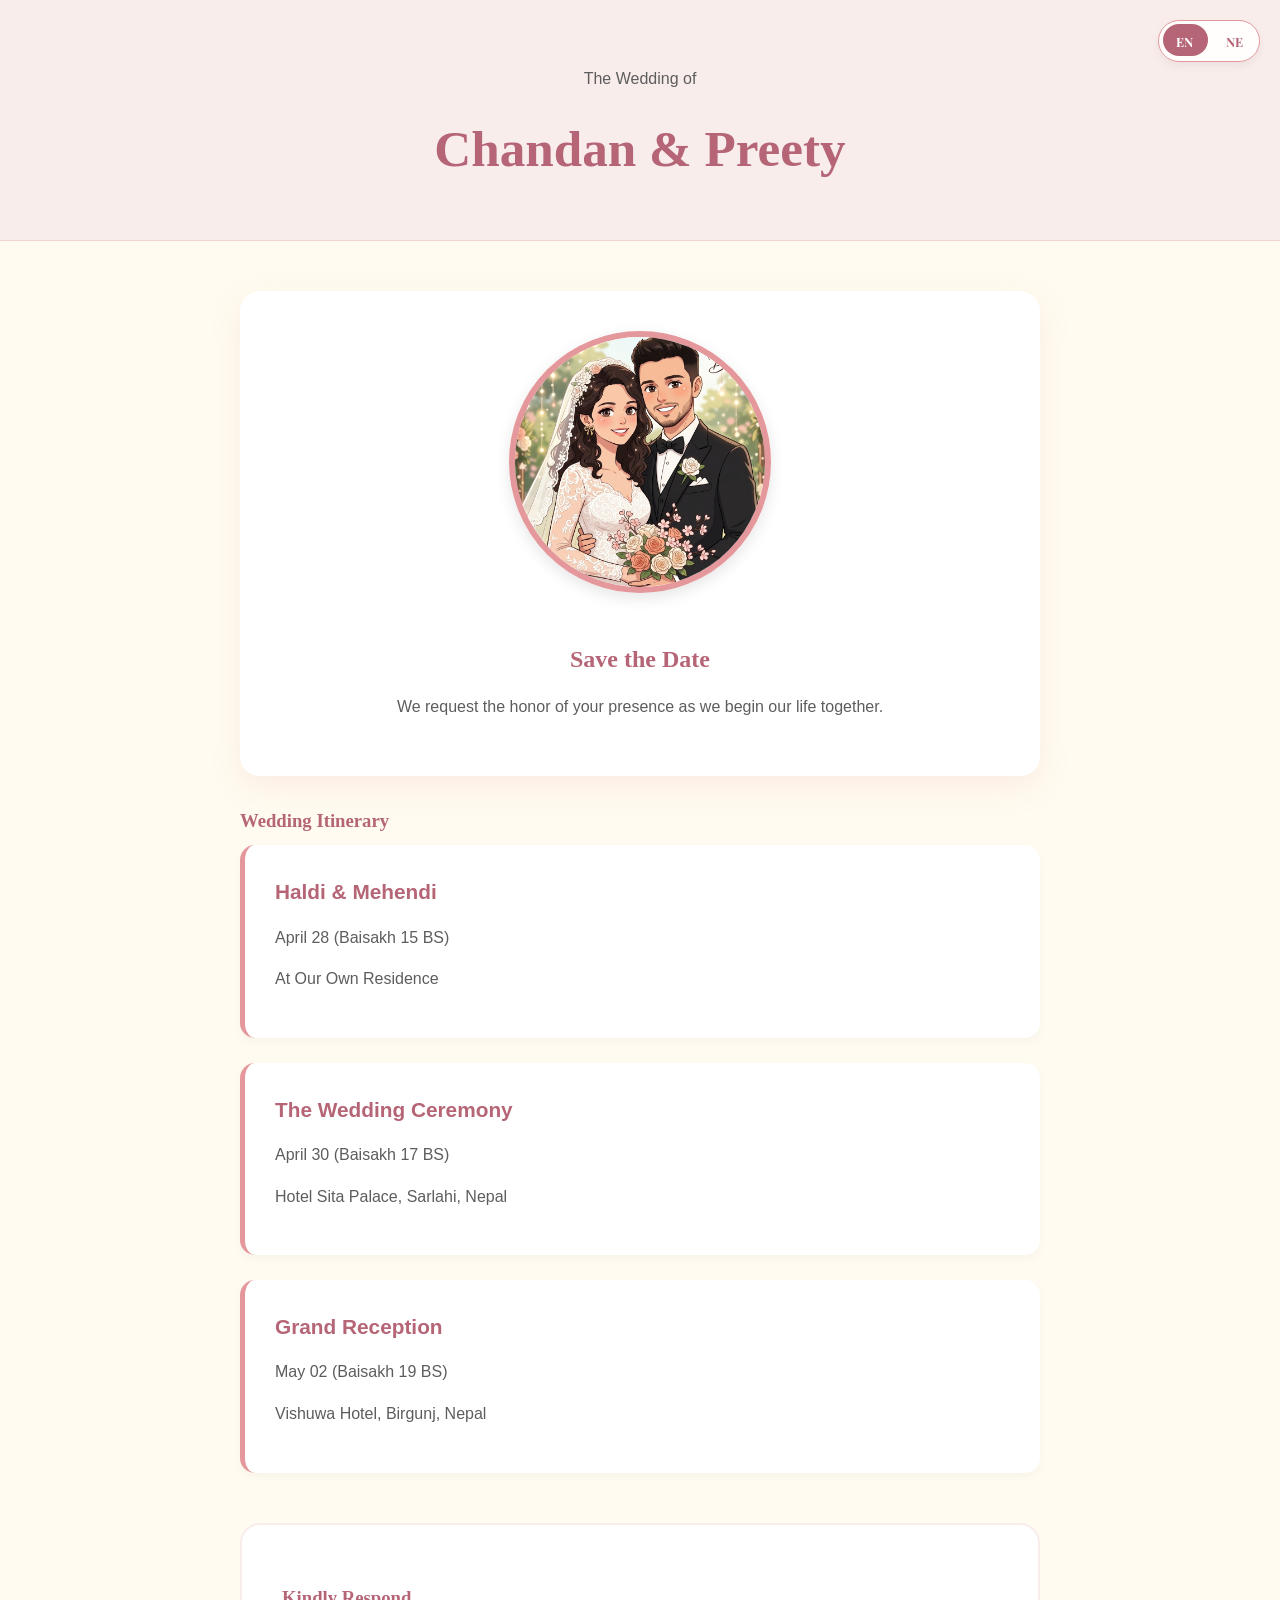
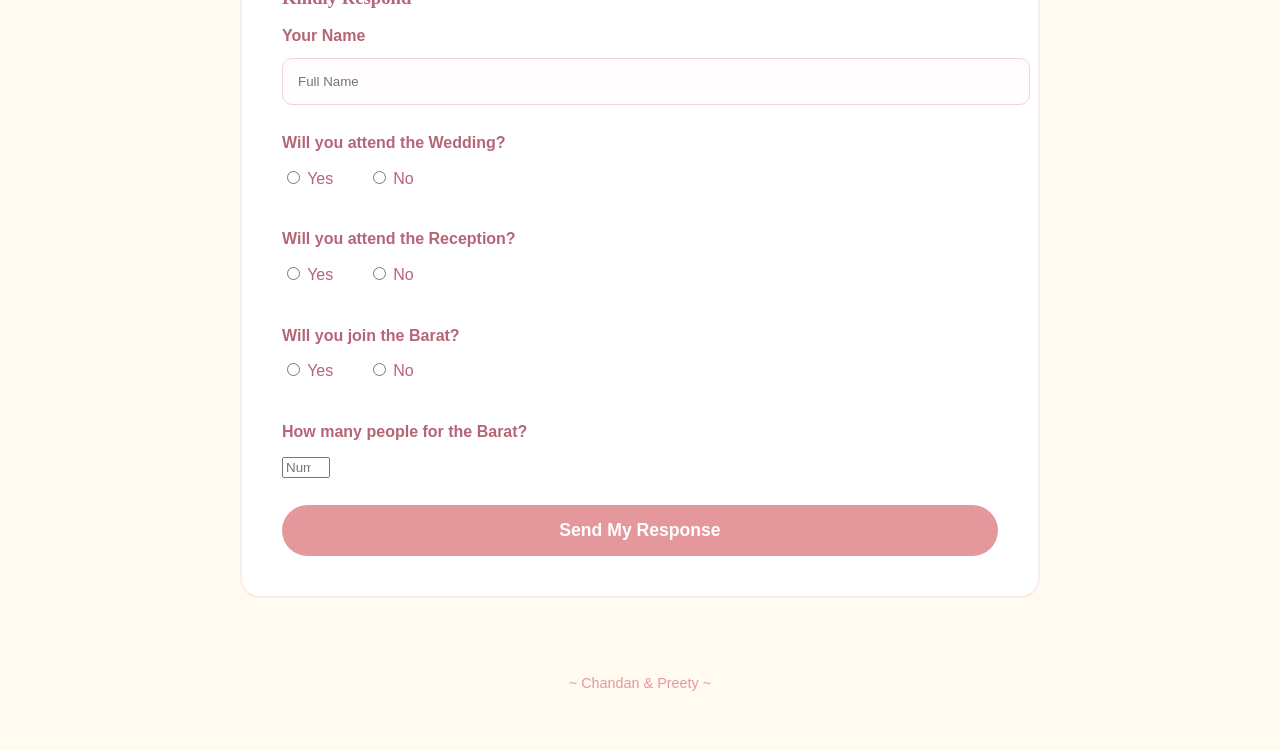
==== commit b9c22ae1: "enhanced the buton support" ====
--- a/index.html
+++ b/index.html
@@ -4,15 +4,18 @@
     <meta charset="UTF-8">
     <meta name="viewport" content="width=device-width, initial-scale=1.0">
     <title>Chandan & Preety's Wedding</title>
-    <link rel="stylesheet" href="style.css">
+    <link rel="stylesheet" href="style.css?v=1.1">
     <link href="https://fonts.googleapis.com/css2?family=Pinyon+Script&family=Playfair+Display:ital,wght@0,400;0,700;1,400&display=swap" rel="stylesheet">
 </head>
 <body>
 
-    <div class="lang-switch">
-        <button onclick="changeLanguage('en')">English</button> | 
-        <button onclick="changeLanguage('ne')">नेपाली</button>
+    <div class="lang-container">
+    <div class="lang-slider">
+        <div class="slider-btn" id="slider-bg"></div>
+        <button type="button" class="toggle-opt active" id="en-btn" onclick="changeLanguage('en')">EN</button>
+        <button type="button" class="toggle-opt" id="ne-btn" onclick="changeLanguage('ne')">NE</button>
     </div>
+</div>
 
     <header>
         <p class="top-label" id="topLabel">The Wedding of</p>
@@ -94,6 +97,6 @@
         <p>~ Chandan & Preety ~</p>
     </footer>
 
-    <script src="script.js"></script>
+    <script src="script.js?v=1.1"></script>
 </body>
 </html>
--- a/style.css
+++ b/style.css
@@ -1,30 +1,57 @@
 /* Color Palette: Cream, Rose, and Dusty Mauve */
 /* Language Switcher Styling */
-.lang-switch {
-    position: absolute;
+/* Language Slider Container */
+.lang-container {
+    position: fixed;
     top: 20px;
     right: 20px;
-    font-family: 'Playfair Display', serif;
-    font-size: 0.9rem;
-    z-index: 1000;
+    z-index: 2000;
 }
 
-.lang-switch button {
-    background: none;
-    border: none;
-    color: #B56576;
-    cursor: pointer;
-    font-weight: bold;
-    padding: 5px;
+.lang-slider {
+    position: relative;
+    width: 100px;
+    height: 40px;
+    background: rgba(255, 255, 255, 0.9);
+    border: 1px solid var(--rose-accent);
+    border-radius: 25px;
+    display: flex;
+    align-items: center;
+    box-shadow: 0 4px 10px rgba(0,0,0,0.05);
 }
 
-.lang-switch button:hover {
-    text-decoration: underline;
+.slider-btn {
+    position: absolute;
+    top: 3px;
+    left: 4px;
+    width: 45px;
+    height: 32px;
+    background-color: var(--deep-rose);
+    border-radius: 20px;
+    transition: all 0.3s ease-in-out;
+    z-index: 1;
 }
 
-/* Ensure Nepali text looks good */
-[lang="ne"] {
-    line-height: 1.6;
+.toggle-opt {
+    flex: 1;
+    z-index: 2;
+    border: none;
+    background: none;
+    font-family: 'Playfair Display', serif;
+    font-weight: bold;
+    font-size: 0.8rem;
+    cursor: pointer;
+    color: var(--deep-rose);
+    transition: color 0.3s;
+}
+
+.toggle-opt.active {
+    color: white;
+}
+
+/* Movement of the slider background */
+.lang-slider.nepali-active .slider-btn {
+    left: 51px;
 }
 
 :root {
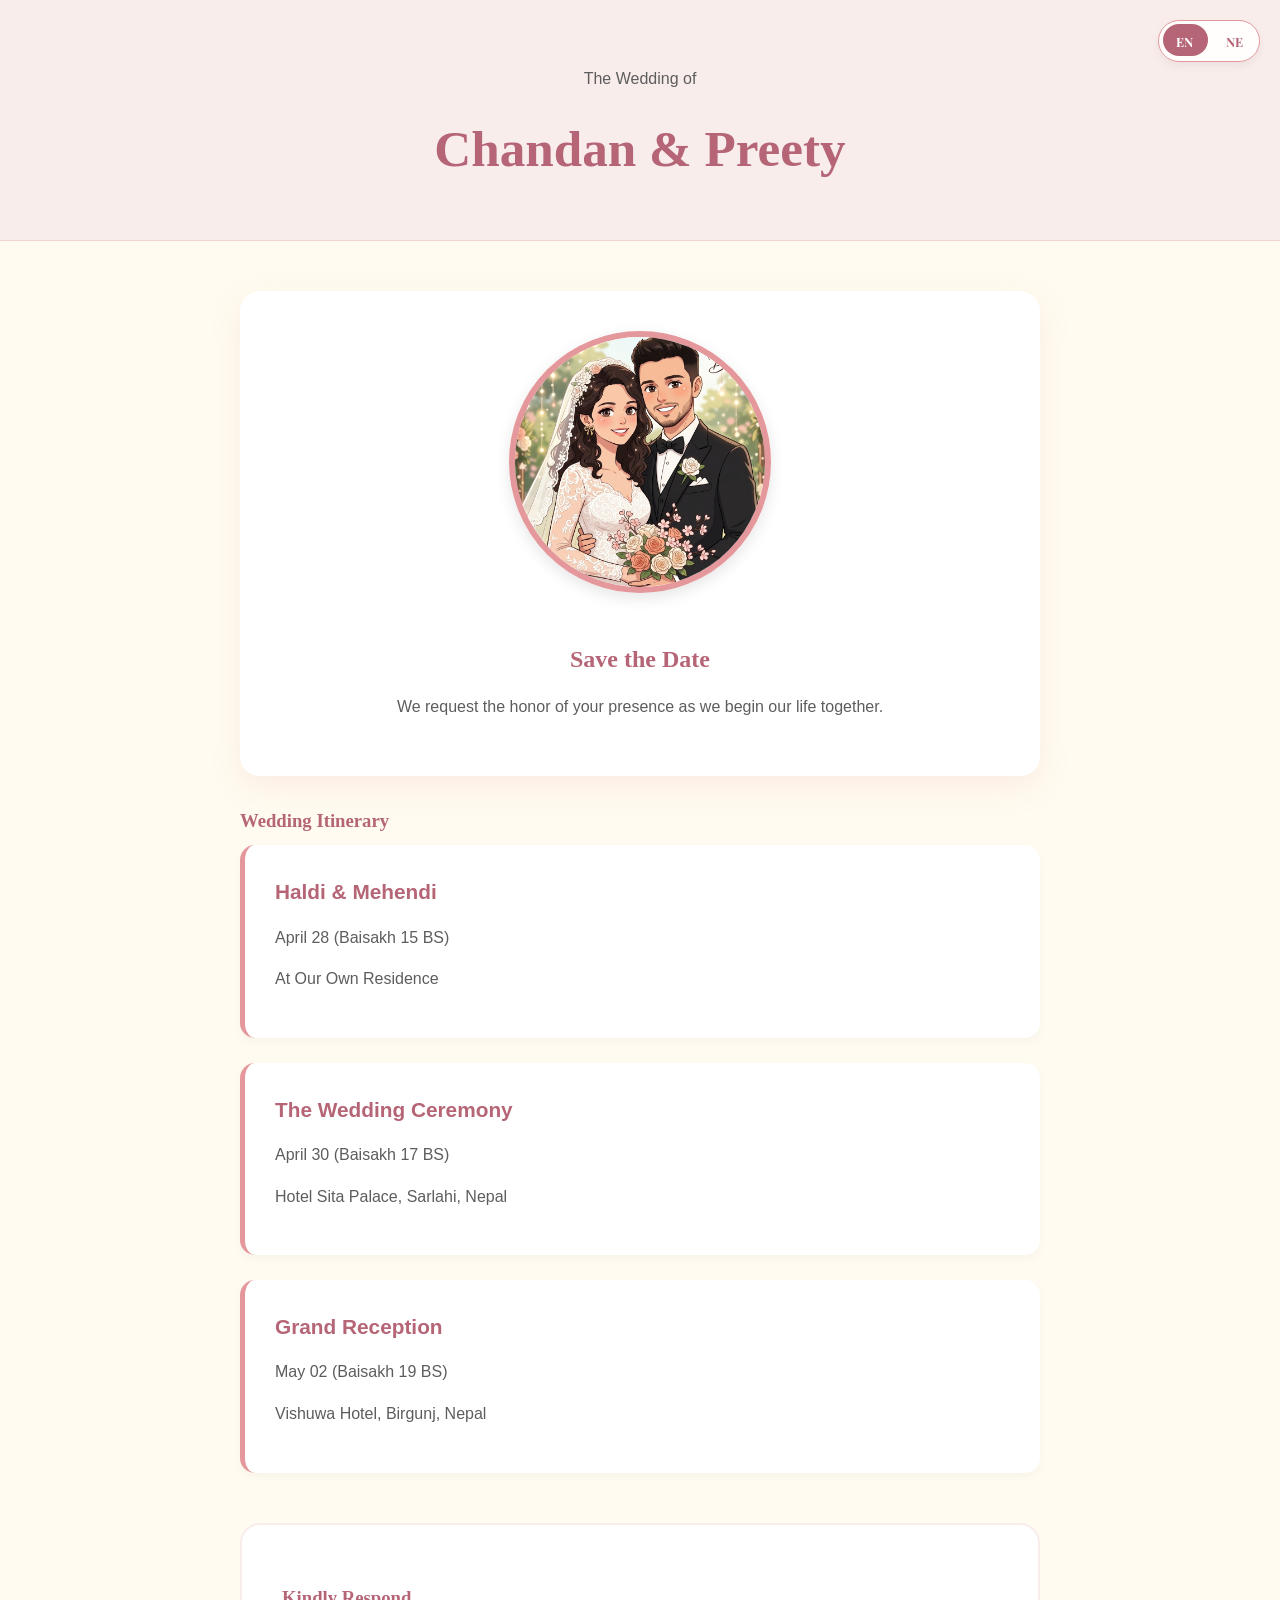
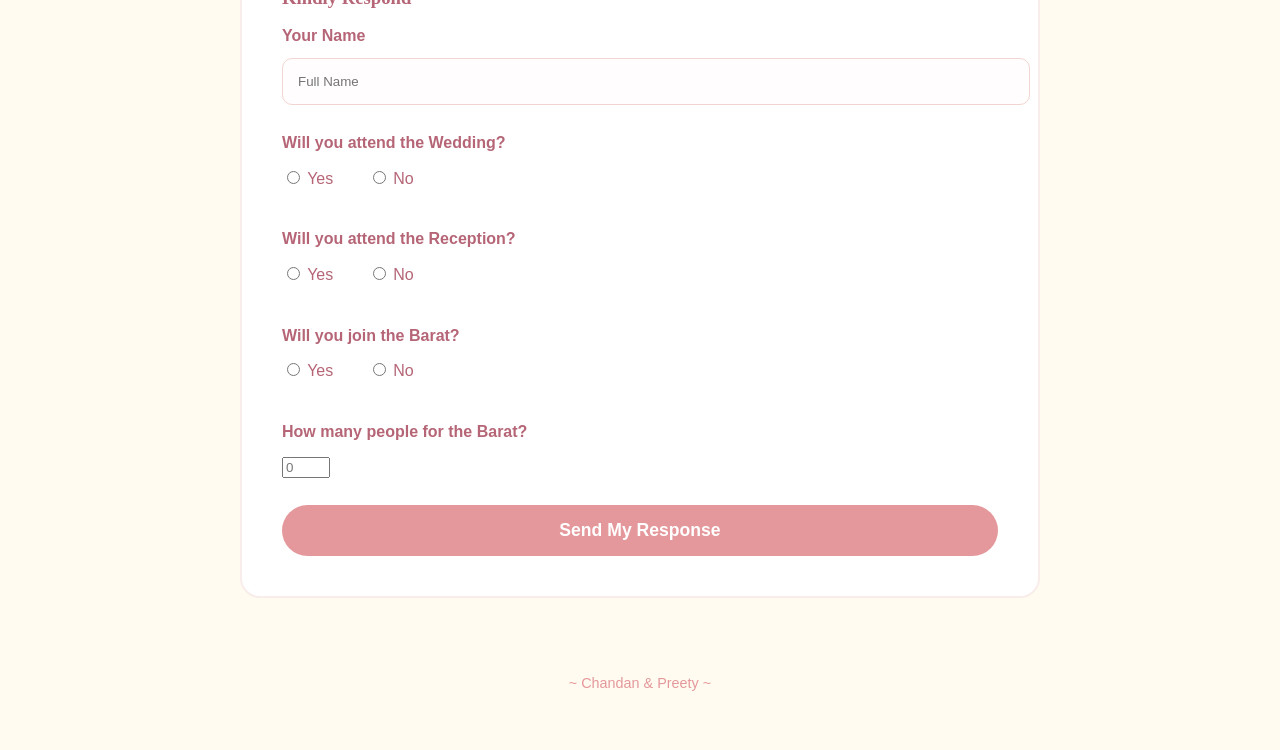
==== commit a5b1bb22: "integrated google docs" ====
--- a/index.html
+++ b/index.html
@@ -1,21 +1,27 @@
 <!DOCTYPE html>
 <html lang="en">
+
 <head>
     <meta charset="UTF-8">
     <meta name="viewport" content="width=device-width, initial-scale=1.0">
     <title>Chandan & Preety's Wedding</title>
-    <link rel="stylesheet" href="style.css?v=1.1">
-    <link href="https://fonts.googleapis.com/css2?family=Pinyon+Script&family=Playfair+Display:ital,wght@0,400;0,700;1,400&display=swap" rel="stylesheet">
+    <link rel="stylesheet" href="style.css?v=1.3">
+    <link
+        href="https://fonts.googleapis.com/css2?family=Pinyon+Script&family=Playfair+Display:ital,wght@0,400;0,700;1,400&display=swap"
+        rel="stylesheet">
 </head>
+
 <body>
+    <script type="text/javascript">var submitted = false;</script>
+    <iframe name="hidden_iframe" id="hidden_iframe" style="display:none;"></iframe>
 
     <div class="lang-container">
-    <div class="lang-slider">
-        <div class="slider-btn" id="slider-bg"></div>
-        <button type="button" class="toggle-opt active" id="en-btn" onclick="changeLanguage('en')">EN</button>
-        <button type="button" class="toggle-opt" id="ne-btn" onclick="changeLanguage('ne')">NE</button>
+        <div class="lang-slider">
+            <div class="slider-btn" id="slider-bg"></div>
+            <button type="button" class="toggle-opt active" id="en-btn" onclick="changeLanguage('en')">EN</button>
+            <button type="button" class="toggle-opt" id="ne-btn" onclick="changeLanguage('ne')">NE</button>
+        </div>
     </div>
-</div>
 
     <header>
         <p class="top-label" id="topLabel">The Wedding of</p>
@@ -31,7 +37,7 @@
 
         <section class="events">
             <h3 id="itineraryTitle">Wedding Itinerary</h3>
-            
+
             <div class="event-card">
                 <h4 id="event1Title">Haldi & Mehendi</h4>
                 <p id="event1Date">April 28 (Baisakh 15 BS)</p>
@@ -53,39 +59,49 @@
 
         <section class="rsvp" id="rsvp">
             <h3 id="rsvpTitle">Kindly Respond</h3>
-            <form id="weddingForm">
+            <form id="weddingForm"
+                action="https://docs.google.com/forms/d/e/1FAIpQLScGv2v-2o2ZOhovn8Myv6xRVegFiSXfIRU-Gl2egsqE_-2AxQ/formResponse"
+                method="POST" target="hidden_iframe">
+
                 <div class="form-group">
                     <label id="labelName">Your Name</label>
-                    <input type="text" name="name" id="inputName" placeholder="Full Name" required>
+                    <input type="text" name="entry.1610074436" id="inputName" placeholder="Full Name" required>
                 </div>
 
                 <div class="form-group">
                     <label id="labelWedding">Will you attend the Wedding?</label>
                     <div class="radio-group">
-                        <label><input type="radio" name="attendWedding" value="yes" required> <span id="optYes1">Yes</span></label>
-                        <label><input type="radio" name="attendWedding" value="no"> <span id="optNo1">No</span></label>
+                        <label><input type="radio" name="entry.816962617" value="Yes" required> <span
+                                id="optYes1">Yes</span></label>
+                        <label><input type="radio" name="entry.816962617" value="No"> <span
+                                id="optNo1">No</span></label>
                     </div>
                 </div>
 
                 <div class="form-group">
                     <label id="labelReception">Will you attend the Reception?</label>
                     <div class="radio-group">
-                        <label><input type="radio" name="attendReception" value="yes" required> <span id="optYes2">Yes</span></label>
-                        <label><input type="radio" name="attendReception" value="no"> <span id="optNo2">No</span></label>
+                        <label><input type="radio" name="entry.949982960" value="Yes" required> <span
+                                id="optYes2">Yes</span></label>
+                        <label><input type="radio" name="entry.949982960" value="No"> <span
+                                id="optNo2">No</span></label>
                     </div>
                 </div>
 
                 <div class="form-group">
                     <label id="labelBarat">Will you join the Barat?</label>
                     <div class="radio-group">
-                        <label><input type="radio" name="attendBarat" value="yes"> <span id="optYes3">Yes</span></label>
-                        <label><input type="radio" name="attendBarat" value="no"> <span id="optNo3">No</span></label>
+                        <label><input type="radio" name="entry.1559180457" value="Yes"> <span
+                                id="optYes3">Yes</span></label>
+                        <label><input type="radio" name="entry.1559180457" value="No"> <span
+                                id="optNo3">No</span></label>
                     </div>
                 </div>
 
                 <div class="form-group">
                     <label id="labelBaratCount">How many people for the Barat?</label>
-                    <input type="number" name="baratCount" id="inputCount" min="0" max="10" placeholder="Number of guests">
+                    <input type="number" name="entry.1826075784" id="inputCount" min="0" max="10" placeholder="0"
+                        class="large-input">
                 </div>
 
                 <button type="submit" class="submit-btn" id="submitBtn">Send My Response</button>
@@ -97,6 +113,7 @@
         <p>~ Chandan & Preety ~</p>
     </footer>
 
-    <script src="script.js?v=1.1"></script>
+    <script src="script.js?v=1.3"></script>
 </body>
+
 </html>
--- a/style.css
+++ b/style.css
@@ -187,6 +187,27 @@
     font-size: 0.9em;
 }
 
+/* Specifically targeting the Barat Count input */
+input[name="baratCount"] {
+    font-size: 1rem;      /* Makes the numbers bigger */
+    padding: 10px;         /* Adds more room inside the box */
+    width: 40%;           /* Ensures it stays full width */
+    max-width: 100px;      /* Restricts it from being TOO wide on desktop */
+    text-align: center;    /* Centers the number */
+    border: 2px solid var(--rose-accent); /* Thicker border */
+    border-radius: 6px;   /* Rounded corners */
+    background-color: #fffafa; /* Very light rose tint */
+    margin-top: 6px;
+    display: block;
+}
+
+/* Optional: Adding a little focus effect when they click it */
+input[name="baratCount"]:focus {
+    border-color: var(--deep-rose);
+    background-color: #ffffff;
+    box-shadow: 0 0 8px rgba(181, 101, 118, 0.2);
+}
+
 /* Mobile adjustments */
 @media (max-width: 600px) {
     h1 { font-size: 2.5em; }
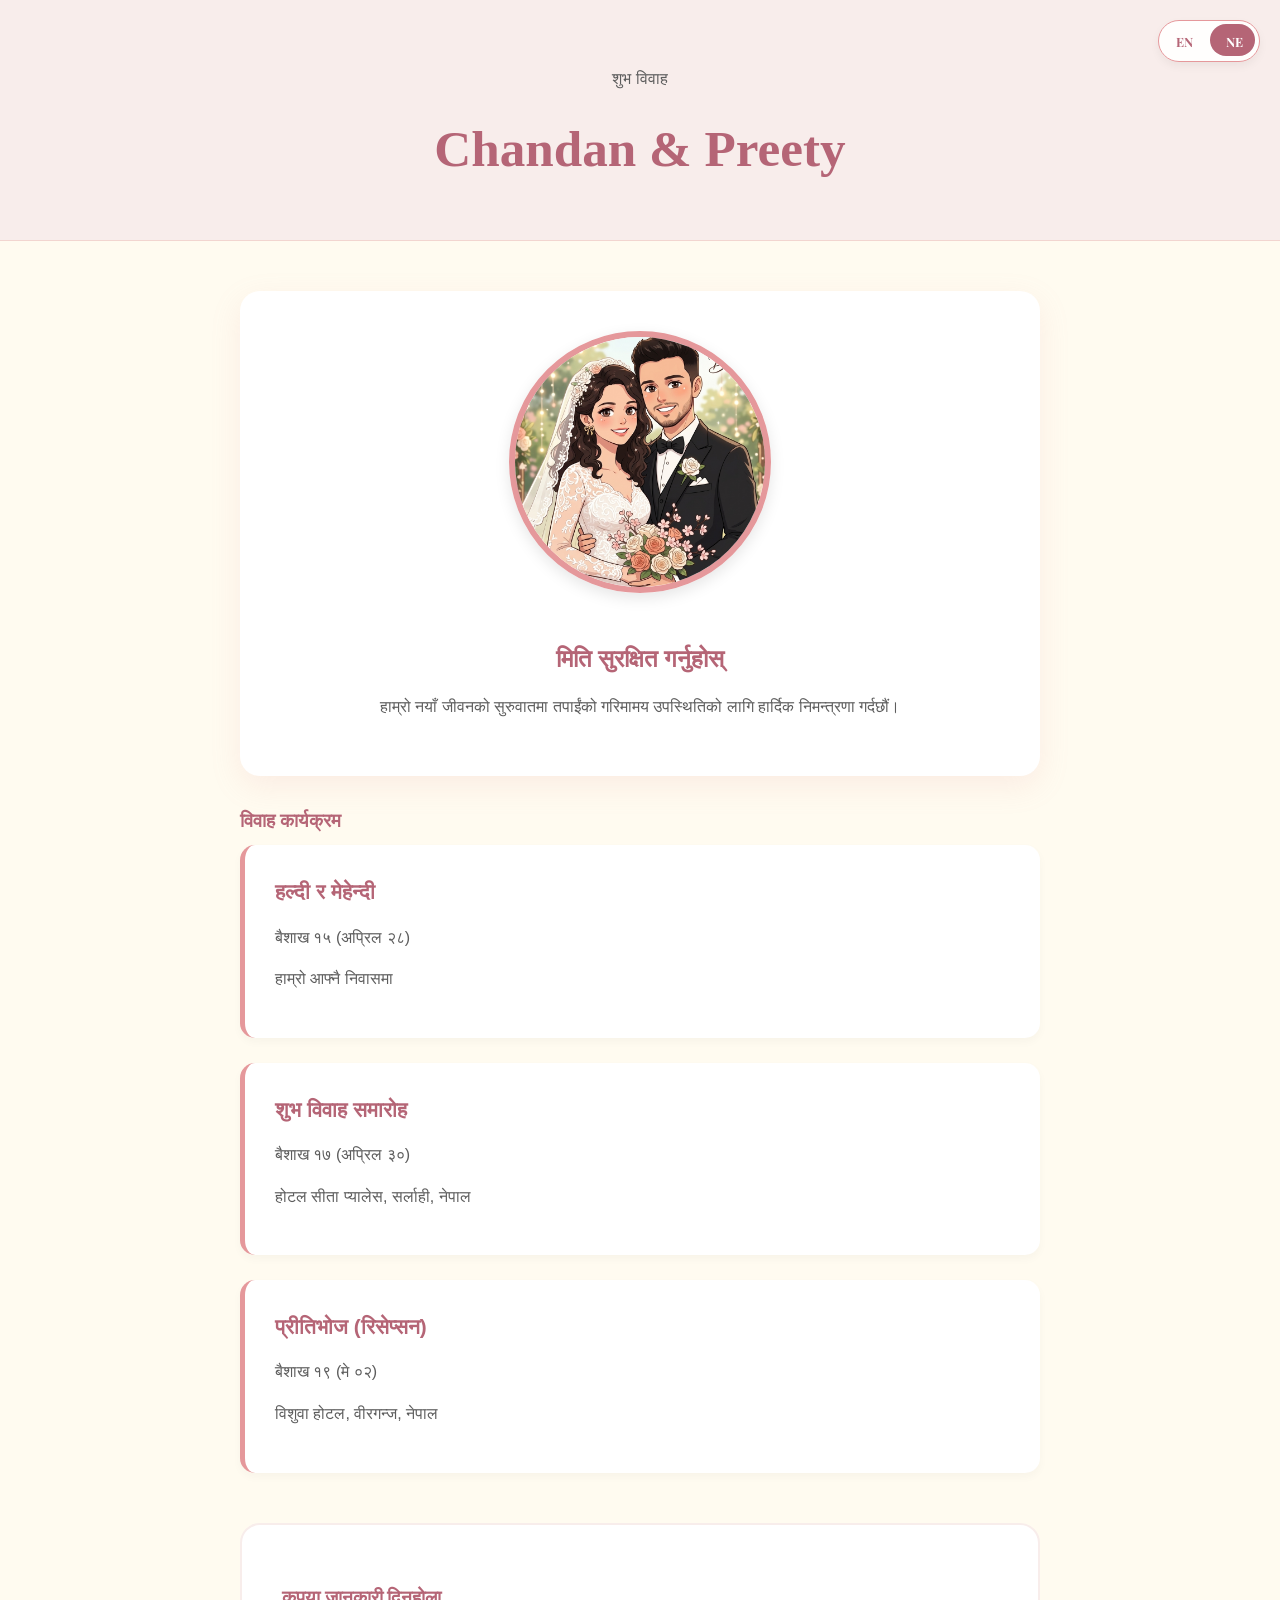
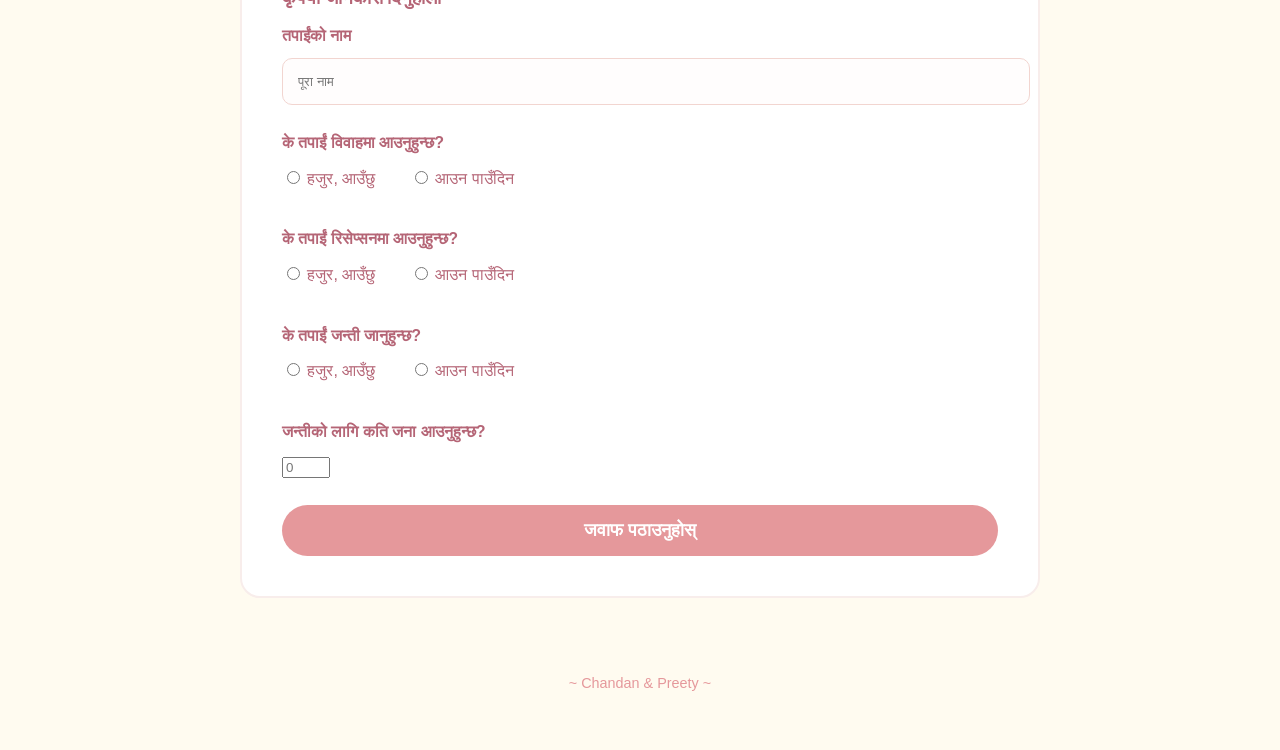
==== commit d2cf7ba7: "script versioning" ====
--- a/index.html
+++ b/index.html
@@ -113,7 +113,7 @@
         <p>~ Chandan & Preety ~</p>
     </footer>
 
-    <script src="script.js?v=1.3"></script>
+    <script src="script.js?v=1.4"></script>
 </body>
 
 </html>
